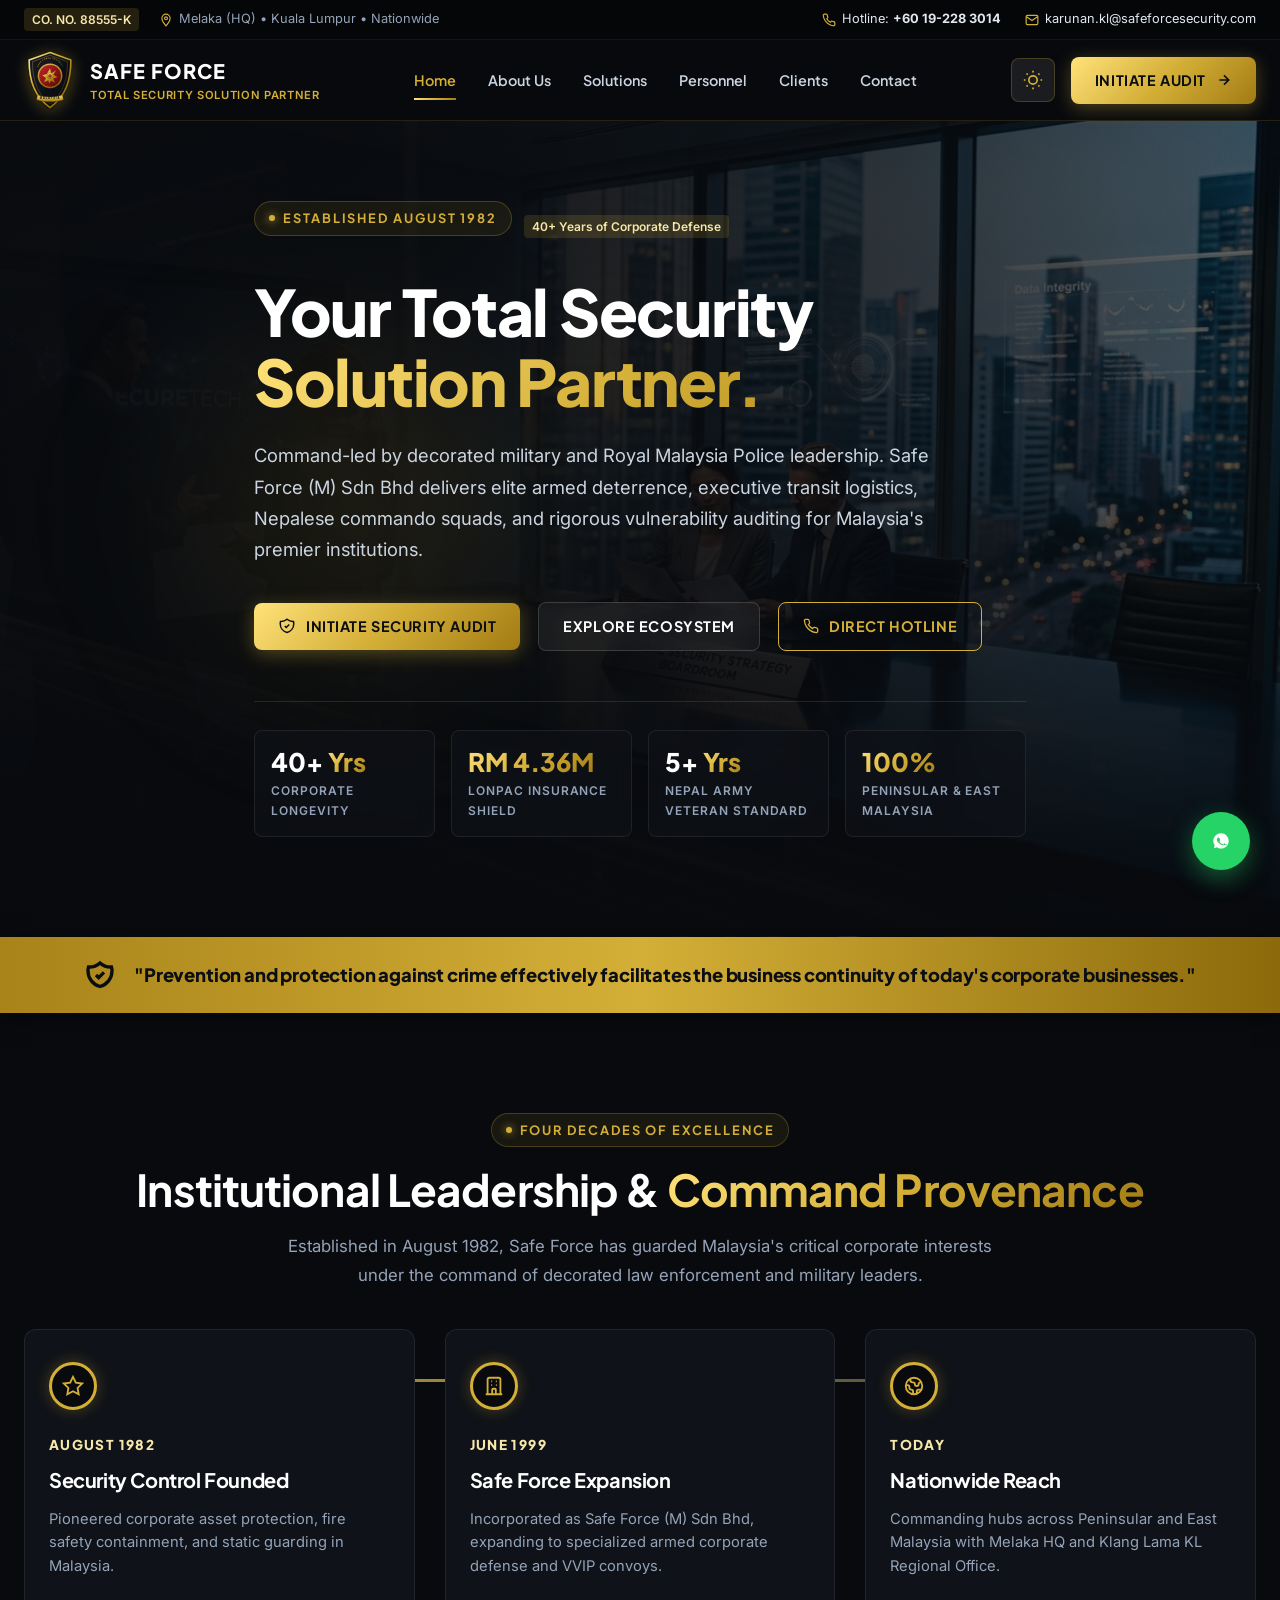
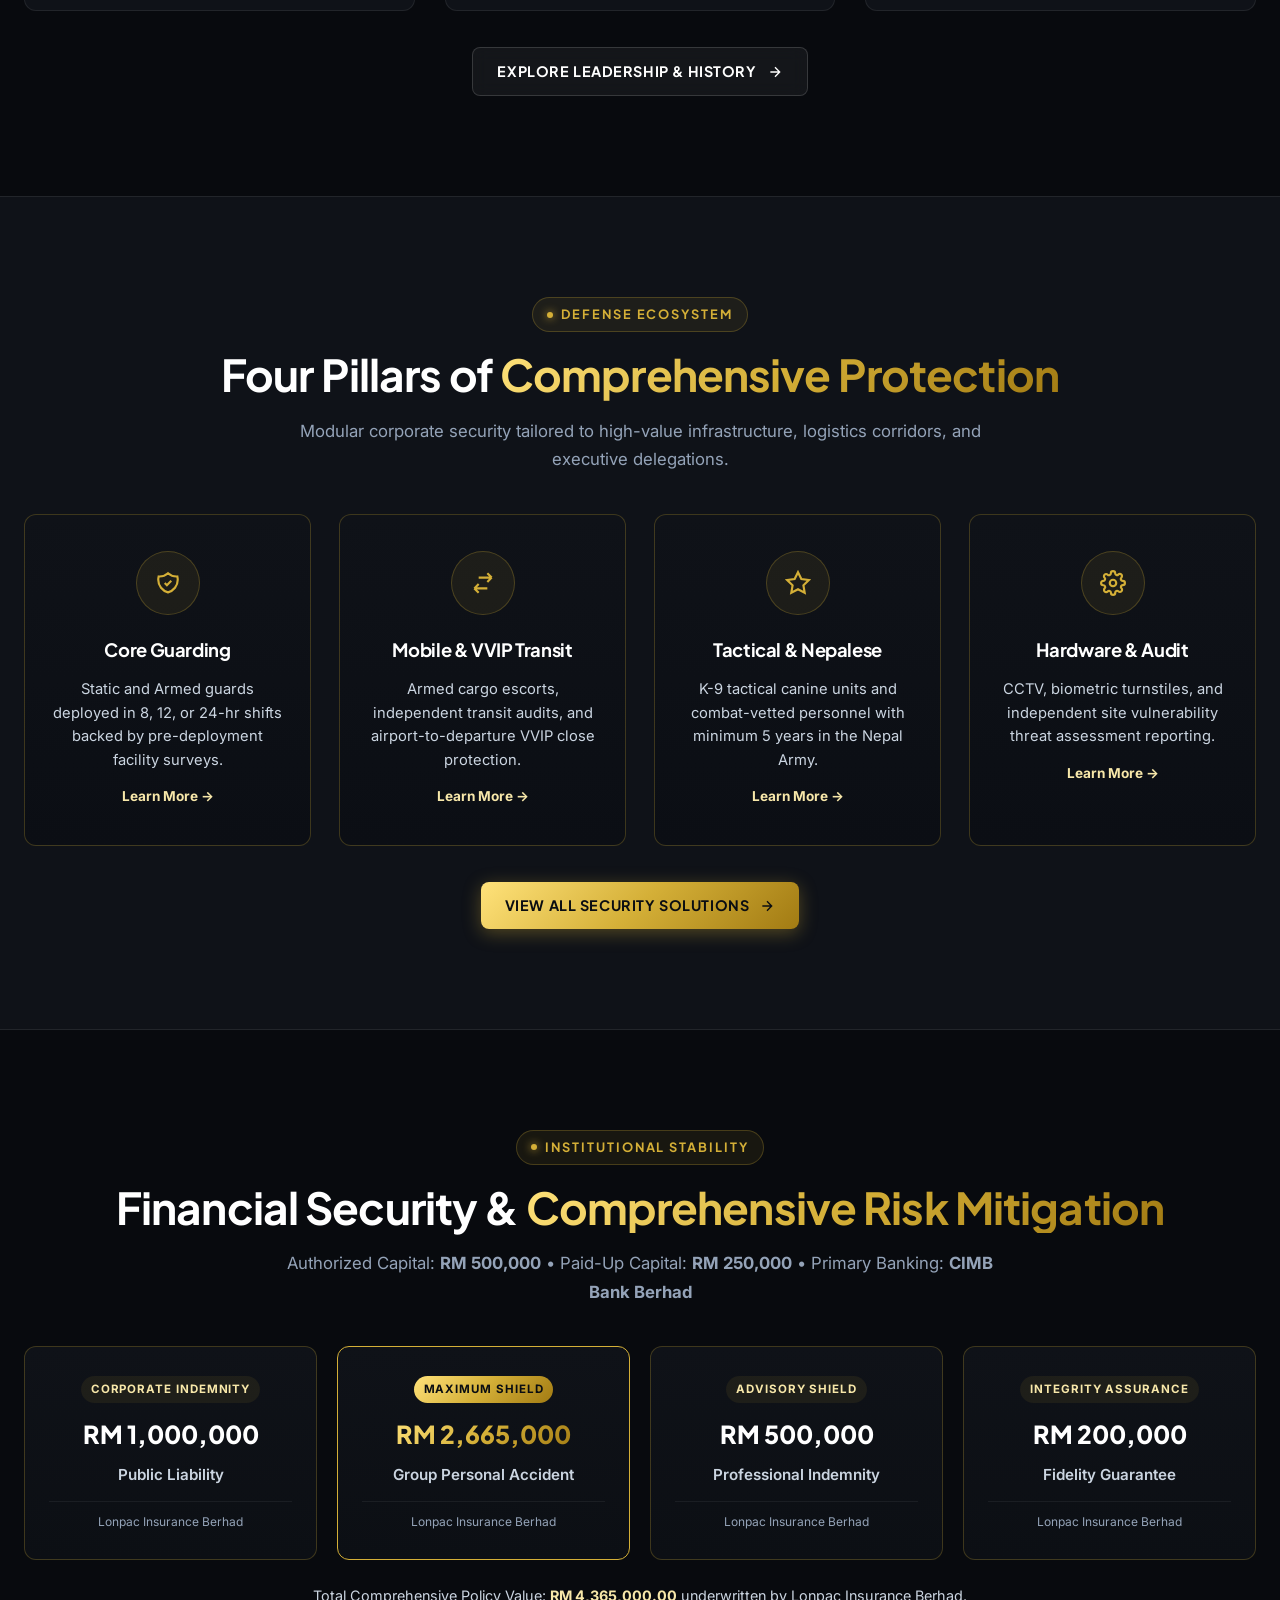
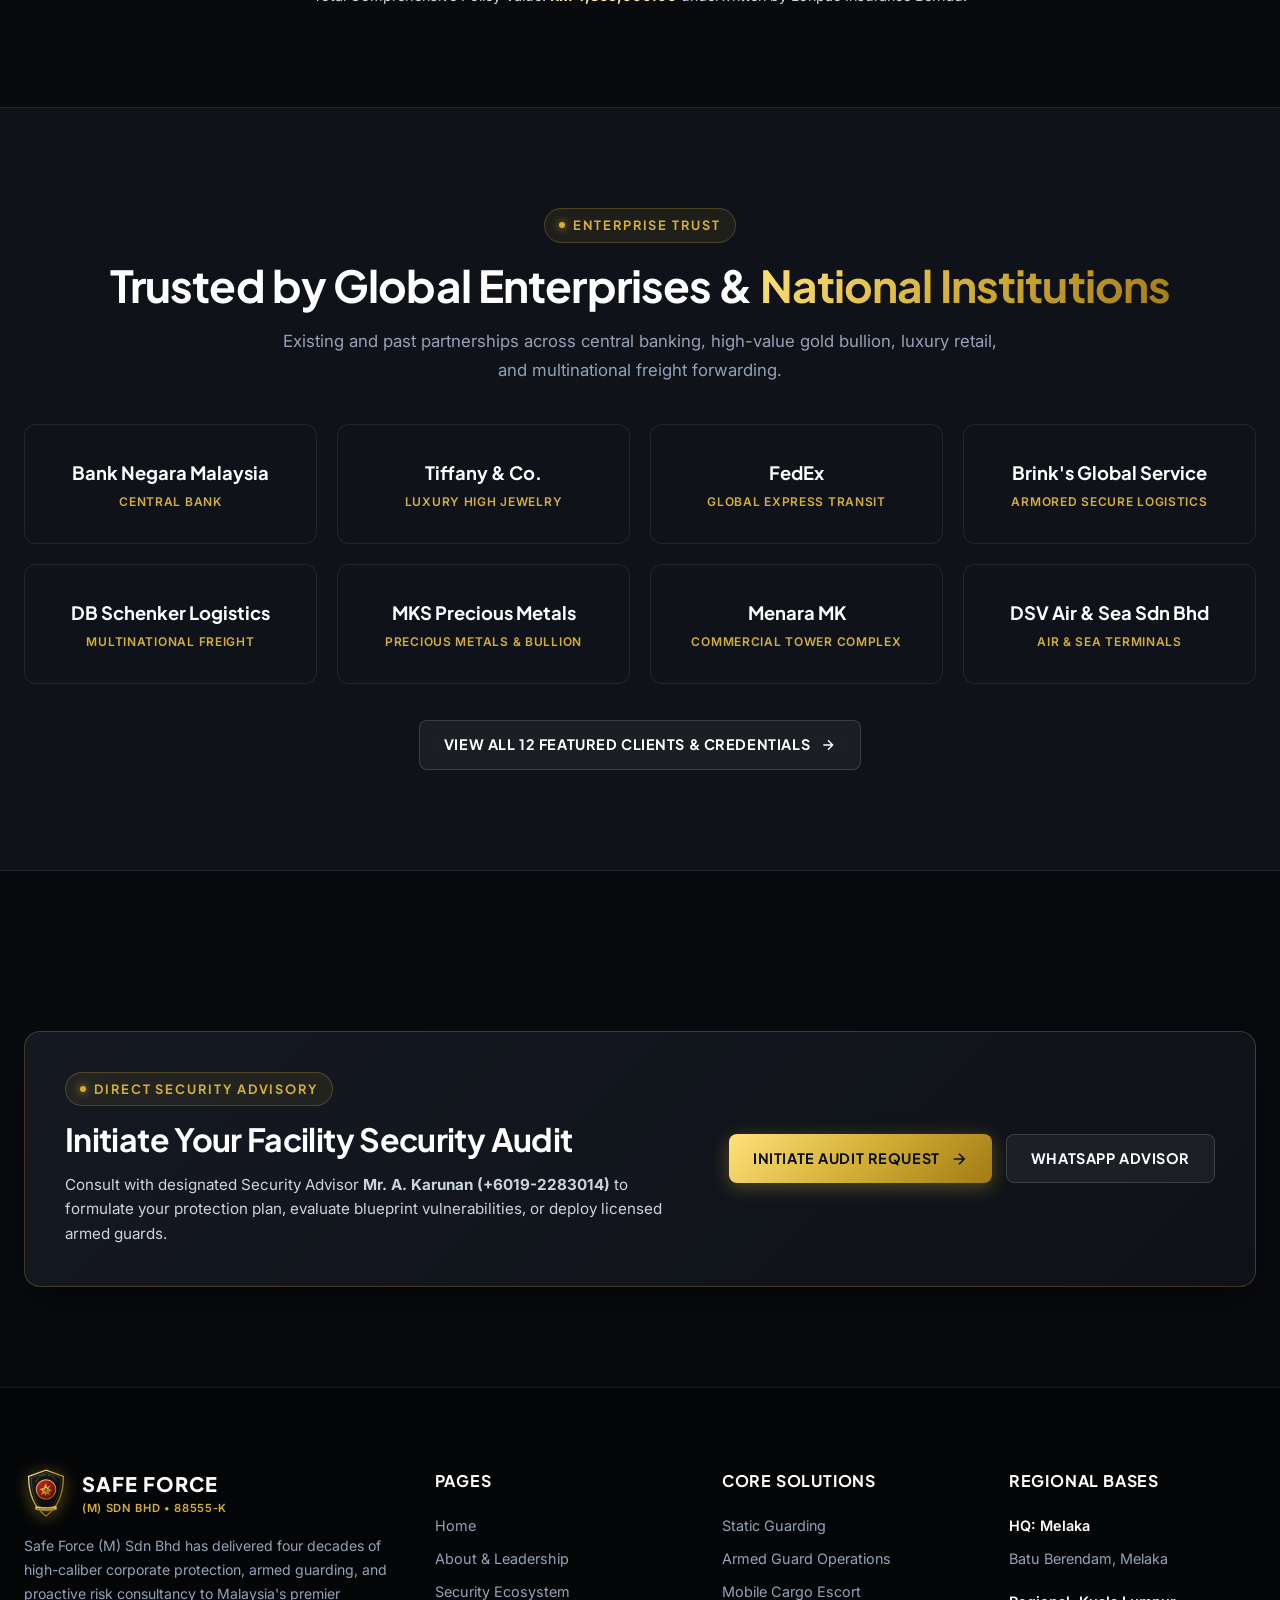
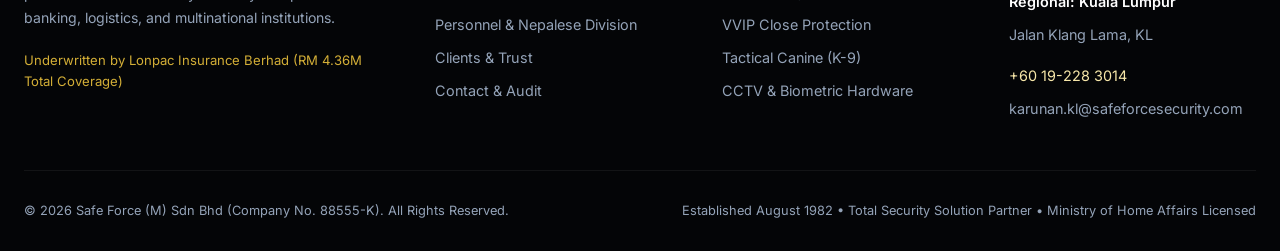
==== index.html @ cb75cb9d "Initial commit of Safe Force (M) Sdn Bhd corporate website" ====
<!DOCTYPE html>
<html lang="en">
<head>
  <meta charset="UTF-8">
  <meta name="viewport" content="width=device-width, initial-scale=1.0">
  <title>Safe Force (M) Sdn Bhd | Your Total Security Solution Partner</title>
  <meta name="description" content="Safe Force (M) Sdn Bhd (88555-K) - Over four decades of elite corporate defense, armed guarding, VVIP transit protection, and proactive security audits across Malaysia.">
  <link rel="stylesheet" href="styles.css">
  <link rel="icon" type="image/svg+xml" href="assets/images/safeforce_logo.svg">
  <script>
    (function() {
      const theme = localStorage.getItem('safeforce-theme') || 'dark';
      document.documentElement.setAttribute('data-theme', theme);
    })();
  </script>
</head>
<body>

  <!-- Top Utility Bar -->
  <div class="top-bar">
    <div class="container top-bar-inner">
      <div class="top-bar-meta">
        <div class="top-bar-item">
          <span class="top-bar-badge">CO. NO. 88555-K</span>
        </div>
        <div class="top-bar-item">
          <svg width="14" height="14" fill="none" stroke="currentColor" stroke-width="2" viewBox="0 0 24 24"><path d="M12 2C8.13 2 5 5.13 5 9c0 5.25 7 13 7 13s7-7.75 7-13c0-3.87-3.13-7-7-7z"/><circle cx="12" cy="9" r="2.5"/></svg>
          <span>Melaka (HQ) &bull; Kuala Lumpur &bull; Nationwide</span>
        </div>
      </div>
      <div class="top-bar-contact">
        <div class="top-bar-item">
          <svg width="14" height="14" fill="none" stroke="currentColor" stroke-width="2" viewBox="0 0 24 24"><path d="M22 16.92v3a2 2 0 01-2.18 2 19.79 19.79 0 01-8.63-3.07 19.5 19.5 0 01-6-6 19.79 19.79 0 01-3.07-8.67A2 2 0 014.11 2h3a2 2 0 012 1.72 12.84 12.84 0 00.7 2.81 2 2 0 01-.45 2.11L8.09 9.91a16 16 0 006 6l1.27-1.27a2 2 0 012.11-.45 12.84 12.84 0 002.81.7A2 2 0 0122 16.92z"/></svg>
          <a href="tel:+60192283014">Hotline: <strong>+60 19-228 3014</strong></a>
        </div>
        <div class="top-bar-item">
          <svg width="14" height="14" fill="none" stroke="currentColor" stroke-width="2" viewBox="0 0 24 24"><path d="M4 4h16c1.1 0 2 .9 2 2v12c0 1.1-.9 2-2 2H4c-1.1 0-2-.9-2-2V6c0-1.1.9-2 2-2z"/><polyline points="22,6 12,13 2,6"/></svg>
          <a href="mailto:karunan.kl@safeforcesecurity.com">karunan.kl@safeforcesecurity.com</a>
        </div>
      </div>
    </div>
  </div>

  <!-- Primary Sticky Navigation Header -->
  <header class="main-header" id="navbar">
    <div class="container navbar">
      <a href="index.html" class="brand-logo" aria-label="Safe Force Homepage">
        <img src="assets/images/safeforce_logo.svg" alt="Safe Force Emblem" class="logo-shield">
        <div class="brand-text">
          <span class="brand-name">SAFE FORCE</span>
          <span class="brand-sub">TOTAL SECURITY SOLUTION PARTNER</span>
        </div>
      </a>

      <nav class="nav-menu" id="navMenu">
        <a href="index.html" class="nav-link active">Home</a>
        <a href="about.html" class="nav-link">About Us</a>
        <a href="services.html" class="nav-link">Solutions</a>
        <a href="personnel.html" class="nav-link">Personnel</a>
        <a href="clients.html" class="nav-link">Clients</a>
        <a href="contact.html" class="nav-link">Contact</a>
      </nav>

      <div class="nav-actions">
        <!-- Theme Toggle Button -->
        <button class="theme-toggle-btn" id="themeToggle" aria-label="Toggle light or dark theme" title="Toggle Light/Dark Theme">
          <svg class="sun-icon" width="20" height="20" fill="none" stroke="currentColor" stroke-width="2" viewBox="0 0 24 24">
            <circle cx="12" cy="12" r="5"/>
            <path d="M12 1v2M12 21v2M4.22 4.22l1.42 1.42M18.36 18.36l1.42 1.42M1 12h2M21 12h2M4.22 19.78l1.42-1.42M18.36 5.64l1.42-1.42"/>
          </svg>
          <svg class="moon-icon" width="20" height="20" fill="none" stroke="currentColor" stroke-width="2" viewBox="0 0 24 24">
            <path d="M21 12.79A9 9 0 1111.21 3 7 7 0 0021 12.79z"/>
          </svg>
        </button>

        <a href="contact.html" class="btn btn-primary">
          <span>Initiate Audit</span>
          <svg width="16" height="16" fill="none" stroke="currentColor" stroke-width="2.5" viewBox="0 0 24 24"><path d="M5 12h14M12 5l7 7-7 7"/></svg>
        </a>
        <button class="mobile-toggle" id="mobileToggle" aria-label="Toggle navigation menu">
          <svg width="24" height="24" fill="none" stroke="currentColor" stroke-width="2" viewBox="0 0 24 24"><path d="M4 6h16M4 12h16M4 18h16"/></svg>
        </button>
      </div>
    </div>
  </header>

  <!-- Hero Section (Slide 1 & Overview) -->
  <section class="hero-section" id="hero">
    <div class="hero-bg-overlay"></div>
    <div class="hero-glow"></div>
    
    <div class="container hero-content">
      <div class="hero-badge-wrap">
        <span class="section-tag">Established August 1982</span>
        <span class="top-bar-badge">40+ Years of Corporate Defense</span>
      </div>

      <h1 class="hero-title">
        Your Total Security <span class="gold-text">Solution Partner.</span>
      </h1>

      <p class="hero-description">
        Command-led by decorated military and Royal Malaysia Police leadership. Safe Force (M) Sdn Bhd delivers elite armed deterrence, executive transit logistics, Nepalese commando squads, and rigorous vulnerability auditing for Malaysia's premier institutions.
      </p>

      <div class="hero-cta-group">
        <a href="contact.html" class="btn btn-primary">
          <svg width="18" height="18" fill="none" stroke="currentColor" stroke-width="2" viewBox="0 0 24 24"><path d="M9 12l2 2 4-4m5.618-4.016A11.955 11.955 0 0112 2.944a11.955 11.955 0 01-8.618 3.04A12.02 12.02 0 003 9c0 5.591 3.824 10.29 9 11.622 5.176-1.332 9-6.03 9-11.622 0-1.042-.133-2.052-.382-3.016z"/></svg>
          <span>Initiate Security Audit</span>
        </a>
        <a href="services.html" class="btn btn-secondary">
          <span>Explore Ecosystem</span>
        </a>
        <a href="tel:+60192283014" class="btn btn-gold-outline">
          <svg width="16" height="16" fill="none" stroke="currentColor" stroke-width="2" viewBox="0 0 24 24"><path d="M22 16.92v3a2 2 0 01-2.18 2 19.79 19.79 0 01-8.63-3.07 19.5 19.5 0 01-6-6 19.79 19.79 0 01-3.07-8.67A2 2 0 014.11 2h3a2 2 0 012 1.72 12.84 12.84 0 00.7 2.81 2 2 0 01-.45 2.11L8.09 9.91a16 16 0 006 6l1.27-1.27a2 2 0 012.11-.45 12.84 12.84 0 002.81.7A2 2 0 0122 16.92z"/></svg>
          <span>Direct Hotline</span>
        </a>
      </div>

      <!-- Key Metrics -->
      <div class="hero-metrics-grid">
        <div class="metric-card">
          <div class="metric-number">40+ <span class="gold-text">Yrs</span></div>
          <div class="metric-label">Corporate Longevity</div>
        </div>
        <div class="metric-card">
          <div class="metric-number"><span class="gold-text">RM 4.36M</span></div>
          <div class="metric-label">Lonpac Insurance Shield</div>
        </div>
        <div class="metric-card">
          <div class="metric-number">5+ <span class="gold-text">Yrs</span></div>
          <div class="metric-label">Nepal Army Veteran Standard</div>
        </div>
        <div class="metric-card">
          <div class="metric-number"><span class="gold-text">100%</span></div>
          <div class="metric-label">Peninsular & East Malaysia</div>
        </div>
      </div>
    </div>
  </section>

  <!-- Mission Banner (Slide 4 Statement) -->
  <div class="mission-strip">
    <div class="container mission-strip-inner">
      <svg class="mission-strip-icon" fill="none" stroke="currentColor" stroke-width="2.5" viewBox="0 0 24 24">
        <path d="M9 12l2 2 4-4m5.618-4.016A11.955 11.955 0 0112 2.944a11.955 11.955 0 01-8.618 3.04A12.02 12.02 0 003 9c0 5.591 3.824 10.29 9 11.622 5.176-1.332 9-6.03 9-11.622 0-1.042-.133-2.052-.382-3.016z"/>
      </svg>
      <div class="mission-strip-text">
        "Prevention and protection against crime effectively facilitates the business continuity of today's corporate businesses."
      </div>
    </div>
  </div>

  <!-- Corporate Heritage & Leadership Overview (Slide 2 & 3 preview) -->
  <section class="section" id="overview">
    <div class="container">
      <div class="center-text">
        <span class="section-tag">Four Decades of Excellence</span>
        <h2 class="section-title">Institutional Leadership & <span class="gold-text">Command Provenance</span></h2>
        <p class="section-desc center-text">
          Established in August 1982, Safe Force has guarded Malaysia's critical corporate interests under the command of decorated law enforcement and military leaders.
        </p>
      </div>

      <div class="timeline-track" style="margin-top: 40px;">
        <div class="timeline-grid">
          <div class="timeline-node">
            <div class="node-pin">
              <svg width="22" height="22" fill="none" stroke="currentColor" stroke-width="2" viewBox="0 0 24 24"><path d="M12 2l3.09 6.26L22 9.27l-5 4.87 1.18 6.88L12 17.77l-6.18 3.25L7 14.14 2 9.27l6.91-1.01L12 2z"/></svg>
            </div>
            <div class="node-date">August 1982</div>
            <h3 class="node-title">Security Control Founded</h3>
            <p class="node-desc">Pioneered corporate asset protection, fire safety containment, and static guarding in Malaysia.</p>
          </div>

          <div class="timeline-node">
            <div class="node-pin">
              <svg width="22" height="22" fill="none" stroke="currentColor" stroke-width="2" viewBox="0 0 24 24"><path d="M19 21V5a2 2 0 00-2-2H7a2 2 0 00-2 2v16m14 0h2m-2 0h-5m-9 0H3m2 0h5M9 7h1m-1 4h1m4-4h1m-1 4h1m-5 10v-5a1 1 0 011-1h2a1 1 0 011 1v5m-4 0h4"/></svg>
            </div>
            <div class="node-date">June 1999</div>
            <h3 class="node-title">Safe Force Expansion</h3>
            <p class="node-desc">Incorporated as Safe Force (M) Sdn Bhd, expanding to specialized armed corporate defense and VVIP convoys.</p>
          </div>

          <div class="timeline-node">
            <div class="node-pin">
              <svg width="22" height="22" fill="none" stroke="currentColor" stroke-width="2" viewBox="0 0 24 24"><path d="M3.055 11H5a2 2 0 012 2v1a2 2 0 002 2 2 2 0 012 2v2.945M8 3.935V5.5A2.5 2.5 0 0010.5 8h.5a2 2 0 012 2 2 2 0 104 0 2 2 0 012-2h1.064M15 20.488V18a2 2 0 012-2h3.064M21 12a9 9 0 11-18 0 9 9 0 0118 0z"/></svg>
            </div>
            <div class="node-date">Today</div>
            <h3 class="node-title">Nationwide Reach</h3>
            <p class="node-desc">Commanding hubs across Peninsular and East Malaysia with Melaka HQ and Klang Lama KL Regional Office.</p>
          </div>
        </div>
      </div>

      <div style="text-align: center; margin-top: 36px;">
        <a href="about.html" class="btn btn-secondary">
          <span>Explore Leadership & History</span>
          <svg width="16" height="16" fill="none" stroke="currentColor" stroke-width="2" viewBox="0 0 24 24"><path d="M5 12h14M12 5l7 7-7 7"/></svg>
        </a>
      </div>
    </div>
  </section>

  <!-- Complete Ecosystem of Solutions (Slide 6, 7, 8, 9 preview) -->
  <section class="section section-alt" id="ecosystemPreview">
    <div class="container">
      <div class="center-text">
        <span class="section-tag">Defense Ecosystem</span>
        <h2 class="section-title">Four Pillars of <span class="gold-text">Comprehensive Protection</span></h2>
        <p class="section-desc center-text">
          Modular corporate security tailored to high-value infrastructure, logistics corridors, and executive delegations.
        </p>
      </div>

      <div class="doctrine-grid" style="grid-template-columns: repeat(4, 1fr); margin-top: 40px;">
        <!-- Card 1 -->
        <div class="doctrine-card">
          <div class="doctrine-icon">
            <svg width="26" height="26" fill="none" stroke="currentColor" stroke-width="2" viewBox="0 0 24 24"><path d="M9 12l2 2 4-4m5.618-4.016A11.955 11.955 0 0112 2.944a11.955 11.955 0 01-8.618 3.04A12.02 12.02 0 003 9c0 5.591 3.824 10.29 9 11.622 5.176-1.332 9-6.03 9-11.622 0-1.042-.133-2.052-.382-3.016z"/></svg>
          </div>
          <h3 class="doctrine-title" style="font-size: 1.15rem;">Core Guarding</h3>
          <p class="doctrine-desc">Static and Armed guards deployed in 8, 12, or 24-hr shifts backed by pre-deployment facility surveys.</p>
          <a href="services.html#quad1" style="color: var(--gold-light); font-size: 0.85rem; font-weight: 700; margin-top: 14px; display: inline-block;">Learn More &rarr;</a>
        </div>

        <!-- Card 2 -->
        <div class="doctrine-card">
          <div class="doctrine-icon">
            <svg width="26" height="26" fill="none" stroke="currentColor" stroke-width="2" viewBox="0 0 24 24"><path d="M8 7h12m0 0l-4-4m4 4l-4 4m0 6H4m0 0l4 4m-4-4l4-4"/></svg>
          </div>
          <h3 class="doctrine-title" style="font-size: 1.15rem;">Mobile & VVIP Transit</h3>
          <p class="doctrine-desc">Armed cargo escorts, independent transit audits, and airport-to-departure VVIP close protection.</p>
          <a href="services.html#quad2" style="color: var(--gold-light); font-size: 0.85rem; font-weight: 700; margin-top: 14px; display: inline-block;">Learn More &rarr;</a>
        </div>

        <!-- Card 3 -->
        <div class="doctrine-card">
          <div class="doctrine-icon">
            <svg width="26" height="26" fill="none" stroke="currentColor" stroke-width="2" viewBox="0 0 24 24"><polygon points="12 2 15.09 8.26 22 9.27 17 14.14 18.18 21.02 12 17.77 5.82 21.02 7 14.14 2 9.27 8.91 8.26 12 2"/></svg>
          </div>
          <h3 class="doctrine-title" style="font-size: 1.15rem;">Tactical & Nepalese</h3>
          <p class="doctrine-desc">K-9 tactical canine units and combat-vetted personnel with minimum 5 years in the Nepal Army.</p>
          <a href="services.html#quad3" style="color: var(--gold-light); font-size: 0.85rem; font-weight: 700; margin-top: 14px; display: inline-block;">Learn More &rarr;</a>
        </div>

        <!-- Card 4 -->
        <div class="doctrine-card">
          <div class="doctrine-icon">
            <svg width="26" height="26" fill="none" stroke="currentColor" stroke-width="2" viewBox="0 0 24 24"><circle cx="12" cy="12" r="3"/><path d="M19.4 15a1.65 1.65 0 00.33 1.82l.06.06a2 2 0 010 2.83 2 2 0 01-2.83 0l-.06-.06a1.65 1.65 0 00-1.82-.33 1.65 1.65 0 00-1 1.51V21a2 2 0 01-2 2 2 2 0 01-2-2v-.09A1.65 1.65 0 009 19.4a1.65 1.65 0 00-1.82.33l-.06.06a2 2 0 01-2.83 0 2 2 0 010-2.83l.06-.06a1.65 1.65 0 00.33-1.82 1.65 1.65 0 00-1.51-1H3a2 2 0 01-2-2 2 2 0 012-2h.09A1.65 1.65 0 004.6 9a1.65 1.65 0 00-.33-1.82l-.06-.06a2 2 0 010-2.83 2 2 0 012.83 0l.06.06a1.65 1.65 0 001.82.33H9a1.65 1.65 0 001-1.51V3a2 2 0 012-2 2 2 0 012 2v.09a1.65 1.65 0 001 1.51 1.65 1.65 0 001.82-.33l.06-.06a2 2 0 012.83 0 2 2 0 010 2.83l-.06.06a1.65 1.65 0 00-.33 1.82V9a1.65 1.65 0 001.51 1H21a2 2 0 012 2 2 2 0 01-2 2h-.09a1.65 1.65 0 00-1.51 1z"/></svg>
          </div>
          <h3 class="doctrine-title" style="font-size: 1.15rem;">Hardware & Audit</h3>
          <p class="doctrine-desc">CCTV, biometric turnstiles, and independent site vulnerability threat assessment reporting.</p>
          <a href="services.html#quad4" style="color: var(--gold-light); font-size: 0.85rem; font-weight: 700; margin-top: 14px; display: inline-block;">Learn More &rarr;</a>
        </div>
      </div>

      <div style="text-align: center; margin-top: 36px;">
        <a href="services.html" class="btn btn-primary">
          <span>View All Security Solutions</span>
          <svg width="16" height="16" fill="none" stroke="currentColor" stroke-width="2" viewBox="0 0 24 24"><path d="M5 12h14M12 5l7 7-7 7"/></svg>
        </a>
      </div>
    </div>
  </section>

  <!-- Financial Security & Insurance Portfolio (Slide 13) -->
  <section class="section" id="financialPreview">
    <div class="container">
      <div class="center-text">
        <span class="section-tag">Institutional Stability</span>
        <h2 class="section-title">Financial Security & <span class="gold-text">Comprehensive Risk Mitigation</span></h2>
        <p class="section-desc center-text">
          Authorized Capital: <strong>RM 500,000</strong> &bull; Paid-Up Capital: <strong>RM 250,000</strong> &bull; Primary Banking: <strong>CIMB Bank Berhad</strong>
        </p>
      </div>

      <div class="insurance-grid" style="margin-top: 40px;">
        <div class="insurance-card">
          <span class="insurance-badge">Corporate Indemnity</span>
          <div class="insurance-amount">RM 1,000,000</div>
          <div class="insurance-title">Public Liability</div>
          <div class="underwriter-tag">Lonpac Insurance Berhad</div>
        </div>

        <div class="insurance-card" style="border-color: var(--gold-primary);">
          <span class="insurance-badge" style="background: var(--gold-gradient); color: #0A0D12;">Maximum Shield</span>
          <div class="insurance-amount gold-text">RM 2,665,000</div>
          <div class="insurance-title">Group Personal Accident</div>
          <div class="underwriter-tag">Lonpac Insurance Berhad</div>
        </div>

        <div class="insurance-card">
          <span class="insurance-badge">Advisory Shield</span>
          <div class="insurance-amount">RM 500,000</div>
          <div class="insurance-title">Professional Indemnity</div>
          <div class="underwriter-tag">Lonpac Insurance Berhad</div>
        </div>

        <div class="insurance-card">
          <span class="insurance-badge">Integrity Assurance</span>
          <div class="insurance-amount">RM 200,000</div>
          <div class="insurance-title">Fidelity Guarantee</div>
          <div class="underwriter-tag">Lonpac Insurance Berhad</div>
        </div>
      </div>

      <div style="text-align: center; margin-top: 24px; font-size: 0.9rem; color: var(--slate-300);">
        Total Comprehensive Policy Value: <strong style="color: var(--gold-light);">RM 4,365,000.00</strong> underwritten by Lonpac Insurance Berhad.
      </div>
    </div>
  </section>

  <!-- Client Validation Spotlight (Slide 14 preview) -->
  <section class="section section-alt" id="clientsPreview">
    <div class="container">
      <div class="center-text">
        <span class="section-tag">Enterprise Trust</span>
        <h2 class="section-title">Trusted by Global Enterprises & <span class="gold-text">National Institutions</span></h2>
        <p class="section-desc center-text">
          Existing and past partnerships across central banking, high-value gold bullion, luxury retail, and multinational freight forwarding.
        </p>
      </div>

      <div class="client-grid" style="margin-top: 40px;">
        <div class="client-card">
          <div class="client-brand-name">Bank Negara Malaysia</div>
          <div class="client-category">Central Bank</div>
        </div>
        <div class="client-card">
          <div class="client-brand-name">Tiffany & Co.</div>
          <div class="client-category">Luxury High Jewelry</div>
        </div>
        <div class="client-card">
          <div class="client-brand-name">FedEx</div>
          <div class="client-category">Global Express Transit</div>
        </div>
        <div class="client-card">
          <div class="client-brand-name">Brink's Global Service</div>
          <div class="client-category">Armored Secure Logistics</div>
        </div>
        <div class="client-card">
          <div class="client-brand-name">DB Schenker Logistics</div>
          <div class="client-category">Multinational Freight</div>
        </div>
        <div class="client-card">
          <div class="client-brand-name">MKS Precious Metals</div>
          <div class="client-category">Precious Metals & Bullion</div>
        </div>
        <div class="client-card">
          <div class="client-brand-name">Menara MK</div>
          <div class="client-category">Commercial Tower Complex</div>
        </div>
        <div class="client-card">
          <div class="client-brand-name">DSV Air & Sea Sdn Bhd</div>
          <div class="client-category">Air & Sea Terminals</div>
        </div>
      </div>

      <div style="text-align: center; margin-top: 36px;">
        <a href="clients.html" class="btn btn-secondary">
          <span>View All 12 Featured Clients & Credentials</span>
          <svg width="16" height="16" fill="none" stroke="currentColor" stroke-width="2" viewBox="0 0 24 24"><path d="M5 12h14M12 5l7 7-7 7"/></svg>
        </a>
      </div>
    </div>
  </section>

  <!-- CTA Strip to Initiate Audit (Slide 15) -->
  <section class="section" id="callToAction">
    <div class="container">
      <div class="cta-banner-strip">
        <div>
          <span class="section-tag" style="margin-bottom: 8px;">Direct Security Advisory</span>
          <h2 style="font-size: 2rem; color: #FFFFFF; margin-bottom: 8px;">Initiate Your Facility Security Audit</h2>
          <p style="color: var(--slate-300); max-width: 600px; font-size: 0.95rem;">
            Consult with designated Security Advisor <strong>Mr. A. Karunan (+6019-2283014)</strong> to formulate your protection plan, evaluate blueprint vulnerabilities, or deploy licensed armed guards.
          </p>
        </div>
        <div style="display: flex; gap: 14px; flex-wrap: wrap;">
          <a href="contact.html" class="btn btn-primary">
            <span>Initiate Audit Request</span>
            <svg width="18" height="18" fill="none" stroke="currentColor" stroke-width="2" viewBox="0 0 24 24"><path d="M5 12h14M12 5l7 7-7 7"/></svg>
          </a>
          <a href="https://wa.me/60192283014?text=Hello%20Mr%20Karunan,%20I%20would%20like%20to%20inquire%20about%20Safe%20Force%20security%20solutions." target="_blank" class="btn btn-secondary">
            <span>WhatsApp Advisor</span>
          </a>
        </div>
      </div>
    </div>
  </section>

  <!-- Footer -->
  <footer class="main-footer">
    <div class="container">
      <div class="footer-top">
        <div>
          <div class="brand-logo" style="margin-bottom: 12px;">
            <img src="assets/images/safeforce_logo.svg" alt="Safe Force Emblem" class="logo-shield" style="width: 44px; height: 50px;">
            <div class="brand-text">
              <span class="brand-name">SAFE FORCE</span>
              <span class="brand-sub">(M) SDN BHD &bull; 88555-K</span>
            </div>
          </div>
          <p class="footer-brand-desc">
            Safe Force (M) Sdn Bhd has delivered four decades of high-caliber corporate protection, armed guarding, and proactive risk consultancy to Malaysia's premier banking, logistics, and multinational institutions.
          </p>
          <div style="font-size: 0.82rem; color: var(--gold-primary);">
            Underwritten by Lonpac Insurance Berhad (RM 4.36M Total Coverage)
          </div>
        </div>

        <div class="footer-col">
          <h4>Pages</h4>
          <div class="footer-links">
            <a href="index.html">Home</a>
            <a href="about.html">About & Leadership</a>
            <a href="services.html">Security Ecosystem</a>
            <a href="personnel.html">Personnel & Nepalese Division</a>
            <a href="clients.html">Clients & Trust</a>
            <a href="contact.html">Contact & Audit</a>
          </div>
        </div>

        <div class="footer-col">
          <h4>Core Solutions</h4>
          <div class="footer-links">
            <a href="services.html#quad1">Static Guarding</a>
            <a href="services.html#quad1">Armed Guard Operations</a>
            <a href="services.html#quad2">Mobile Cargo Escort</a>
            <a href="services.html#quad2">VVIP Close Protection</a>
            <a href="services.html#quad3">Tactical Canine (K-9)</a>
            <a href="services.html#quad4">CCTV & Biometric Hardware</a>
          </div>
        </div>

        <div class="footer-col">
          <h4>Regional Bases</h4>
          <div class="footer-links">
            <span style="color: #FFFFFF; font-weight: 600;">HQ: Melaka</span>
            <span>Batu Berendam, Melaka</span>
            <span style="color: #FFFFFF; font-weight: 600; margin-top: 10px;">Regional: Kuala Lumpur</span>
            <span>Jalan Klang Lama, KL</span>
            <a href="tel:+60192283014" style="color: var(--gold-light); margin-top: 8px;">+60 19-228 3014</a>
            <a href="mailto:karunan.kl@safeforcesecurity.com">karunan.kl@safeforcesecurity.com</a>
          </div>
        </div>
      </div>

      <div class="footer-bottom">
        <div>
          &copy; <span class="currentYear">2026</span> Safe Force (M) Sdn Bhd (Company No. 88555-K). All Rights Reserved.
        </div>
        <div>
          Established August 1982 &bull; Total Security Solution Partner &bull; Ministry of Home Affairs Licensed
        </div>
      </div>
    </div>
  </footer>

  <!-- WhatsApp Floating Action -->
  <a href="https://wa.me/60192283014?text=Hello%20Mr%20Karunan,%20I%20would%20like%20to%20inquire%20about%20Safe%20Force%20security%20solutions." target="_blank" class="floating-whatsapp" aria-label="WhatsApp Safe Force">
    <svg width="32" height="32" fill="currentColor" viewBox="0 0 24 24"><path d="M12.031 6.172c-3.181 0-5.767 2.586-5.768 5.766-.001 1.298.38 2.27 1.019 3.287l-.582 2.128 2.182-.573c.978.58 1.911.928 3.145.929 3.178 0 5.767-2.587 5.768-5.766.001-3.187-2.575-5.77-5.764-5.771zm3.392 8.244c-.144.405-.837.774-1.17.824-.312.045-.694.062-1.12-.075-.27-.087-.624-.22-1.077-.42-.907-.4-1.782-1.118-2.45-1.954-.42-.525-.718-1.11-.718-1.748 0-.85.452-1.28.618-1.455.166-.176.368-.22.493-.22.124 0 .25.002.359.007.115.006.269-.043.42.321.157.377.534 1.303.58 1.398.047.095.078.207.016.33-.063.125-.094.202-.188.312-.094.11-.197.246-.282.33-.094.094-.193.197-.083.385.11.189.489.807 1.05 1.306.721.642 1.328.841 1.517.935.188.094.298.079.407-.047.11-.125.47-.547.595-.735.125-.188.25-.157.422-.094.172.062 1.096.516 1.284.61.188.094.313.141.359.22.047.078.047.452-.097.857z"/></svg>
  </a>

  <script src="app.js"></script>
</body>
</html>
---- styles.css ----
/* ==========================================================================
   SAFE FORCE (M) SDN BHD - OFFICIAL CORPORATE PORTAL
   Design System & Professional Security Stylesheet
   ========================================================================== */

@import url('https://fonts.googleapis.com/css2?family=Plus+Jakarta+Sans:wght@300;400;500;600;700;800&family=Inter:wght@300;400;500;600;700&display=swap');

:root {
  /* Color Palette */
  --gold-primary: #D4AF37;
  --gold-light: #F7E7A9;
  --gold-bright: #F59E0B;
  --gold-dark: #9A7B1C;
  --gold-gradient: linear-gradient(135deg, #FFE27A 0%, #D4AF37 50%, #A27B13 100%);
  --gold-soft-bg: rgba(212, 175, 55, 0.08);
  --gold-border: rgba(212, 175, 55, 0.25);
  --gold-glow: 0 0 25px rgba(212, 175, 55, 0.2);

  --obsidian-950: #080A0E;
  --obsidian-900: #0F1218;
  --obsidian-850: #151922;
  --obsidian-800: #1C222E;
  --obsidian-700: #293242;
  
  --slate-50: #F8FAFC;
  --slate-100: #F1F5F9;
  --slate-200: #E2E8F0;
  --slate-300: #CBD5E1;
  --slate-400: #94A3B8;
  --slate-500: #64748B;
  --slate-800: #1E293B;

  --navy-accent: #0A192F;
  --card-glass: rgba(15, 18, 24, 0.85);
  --card-border: rgba(255, 255, 255, 0.08);

  /* Fonts */
  --font-heading: 'Plus Jakarta Sans', -apple-system, BlinkMacSystemFont, 'Segoe UI', Roboto, sans-serif;
  --font-body: 'Inter', -apple-system, BlinkMacSystemFont, 'Segoe UI', Roboto, sans-serif;

  /* Transitions & Shadows */
  --transition-fast: 0.2s cubic-bezier(0.16, 1, 0.3, 1);
  --transition-smooth: 0.35s cubic-bezier(0.16, 1, 0.3, 1);
  --shadow-elevation: 0 20px 40px -15px rgba(0, 0, 0, 0.7);
  --shadow-card: 0 10px 30px rgba(0, 0, 0, 0.4);
}

/* Base Resets */
*, *::before, *::after {
  box-sizing: border-box;
  margin: 0;
  padding: 0;
}

html {
  scroll-behavior: smooth;
  font-size: 16px;
  background-color: var(--obsidian-950);
  color: var(--slate-100);
}

body {
  font-family: var(--font-body);
  line-height: 1.6;
  background-color: var(--obsidian-950);
  color: var(--slate-200);
  overflow-x: hidden;
  -webkit-font-smoothing: antialiased;
}

a {
  color: inherit;
  text-decoration: none;
}

ul {
  list-style: none;
}

img {
  max-width: 100%;
  height: auto;
  display: block;
}

.container {
  width: 100%;
  max-width: 1280px;
  margin: 0 auto;
  padding: 0 24px;
}

/* Typography Utilities */
h1, h2, h3, h4, h5, h6 {
  font-family: var(--font-heading);
  font-weight: 700;
  color: #FFFFFF;
  letter-spacing: -0.02em;
}

.gold-text {
  background: var(--gold-gradient);
  -webkit-background-clip: text;
  -webkit-text-fill-color: transparent;
  display: inline-block;
}

.section-tag {
  display: inline-flex;
  align-items: center;
  gap: 8px;
  font-family: var(--font-heading);
  font-size: 0.8rem;
  font-weight: 700;
  text-transform: uppercase;
  letter-spacing: 0.15em;
  color: var(--gold-primary);
  background: var(--gold-soft-bg);
  border: 1px solid var(--gold-border);
  padding: 6px 14px;
  border-radius: 999px;
  margin-bottom: 16px;
}

.section-tag::before {
  content: '';
  width: 6px;
  height: 6px;
  border-radius: 50%;
  background: var(--gold-primary);
  box-shadow: 0 0 8px var(--gold-primary);
}

.section-title {
  font-size: clamp(2rem, 3.5vw, 2.75rem);
  line-height: 1.2;
  margin-bottom: 16px;
}

.section-desc {
  font-size: 1.05rem;
  color: var(--slate-400);
  max-width: 720px;
  line-height: 1.7;
}

.center-text {
  text-align: center;
  margin-left: auto;
  margin-right: auto;
}

/* Section Spacing */
.section {
  padding: 100px 0;
  position: relative;
}

.section-alt {
  background: var(--obsidian-900);
  border-top: 1px solid var(--card-border);
  border-bottom: 1px solid var(--card-border);
}

/* Top Utility Bar */
.top-bar {
  background: #050608;
  border-bottom: 1px solid rgba(255, 255, 255, 0.06);
  font-size: 0.8rem;
  padding: 8px 0;
  color: var(--slate-400);
}

.top-bar-inner {
  display: flex;
  justify-content: space-between;
  align-items: center;
  flex-wrap: wrap;
  gap: 12px;
}

.top-bar-meta {
  display: flex;
  align-items: center;
  gap: 20px;
}

.top-bar-item {
  display: flex;
  align-items: center;
  gap: 6px;
}

.top-bar-item svg {
  color: var(--gold-primary);
}

.top-bar-contact {
  display: flex;
  align-items: center;
  gap: 24px;
}

.top-bar-contact a {
  color: var(--slate-200);
  transition: color var(--transition-fast);
}

.top-bar-contact a:hover {
  color: var(--gold-light);
}

.top-bar-badge {
  background: rgba(212, 175, 55, 0.15);
  color: var(--gold-light);
  padding: 2px 8px;
  border-radius: 4px;
  font-weight: 600;
  font-size: 0.75rem;
}

/* Header & Navigation */
.main-header {
  position: sticky;
  top: 0;
  z-index: 1000;
  background: rgba(8, 10, 14, 0.92);
  backdrop-filter: blur(16px);
  -webkit-backdrop-filter: blur(16px);
  border-bottom: 1px solid rgba(212, 175, 55, 0.15);
  transition: all var(--transition-smooth);
}

.main-header.scrolled {
  background: rgba(8, 10, 14, 0.98);
  box-shadow: 0 10px 30px rgba(0, 0, 0, 0.8);
}

.navbar {
  display: flex;
  align-items: center;
  justify-content: space-between;
  height: 80px;
}

.brand-logo {
  display: flex;
  align-items: center;
  gap: 14px;
}

.logo-shield {
  width: 52px;
  height: 60px;
  filter: drop-shadow(0 2px 8px rgba(212, 175, 55, 0.4));
  transition: transform var(--transition-smooth);
}

.brand-logo:hover .logo-shield {
  transform: scale(1.05);
}

.brand-text {
  display: flex;
  flex-direction: column;
}

.brand-name {
  font-family: var(--font-heading);
  font-size: 1.25rem;
  font-weight: 800;
  letter-spacing: 0.05em;
  color: #FFFFFF;
}

.brand-sub {
  font-size: 0.7rem;
  letter-spacing: 0.06em;
  text-transform: uppercase;
  color: var(--gold-primary);
  font-weight: 600;
  white-space: nowrap;
}

.nav-menu {
  display: flex;
  align-items: center;
  gap: 32px;
}

.nav-link {
  font-family: var(--font-heading);
  font-size: 0.9rem;
  font-weight: 600;
  color: var(--slate-300);
  transition: color var(--transition-fast);
  position: relative;
  padding: 8px 0;
  white-space: nowrap;
}

.nav-link:hover, .nav-link.active {
  color: var(--gold-primary);
}

.nav-link::after {
  content: '';
  position: absolute;
  bottom: 0;
  left: 0;
  width: 0;
  height: 2px;
  background: var(--gold-gradient);
  transition: width var(--transition-smooth);
}

.nav-link:hover::after, .nav-link.active::after {
  width: 100%;
}

.nav-actions {
  display: flex;
  align-items: center;
  gap: 16px;
}

/* Button Components */
.btn {
  display: inline-flex;
  align-items: center;
  justify-content: center;
  gap: 10px;
  font-family: var(--font-heading);
  font-size: 0.9rem;
  font-weight: 700;
  padding: 12px 24px;
  border-radius: 8px;
  cursor: pointer;
  transition: all var(--transition-smooth);
  border: none;
  outline: none;
  text-transform: uppercase;
  letter-spacing: 0.04em;
}

.btn-primary {
  background: var(--gold-gradient);
  color: #0A0D12;
  box-shadow: 0 4px 18px rgba(212, 175, 55, 0.35);
}

.btn-primary:hover {
  transform: translateY(-2px);
  box-shadow: 0 8px 25px rgba(212, 175, 55, 0.5);
  filter: brightness(1.05);
}

.btn-secondary {
  background: rgba(255, 255, 255, 0.05);
  color: #FFFFFF;
  border: 1px solid rgba(255, 255, 255, 0.15);
  backdrop-filter: blur(8px);
}

.btn-secondary:hover {
  background: rgba(255, 255, 255, 0.1);
  border-color: var(--gold-primary);
  color: var(--gold-light);
  transform: translateY(-2px);
}

.btn-gold-outline {
  background: transparent;
  color: var(--gold-primary);
  border: 1px solid var(--gold-primary);
}

.btn-gold-outline:hover {
  background: var(--gold-soft-bg);
  border-color: var(--gold-light);
  color: var(--gold-light);
}

/* Mobile Toggle */
.mobile-toggle {
  display: none;
  background: transparent;
  border: none;
  color: #FFFFFF;
  cursor: pointer;
  padding: 8px;
}

/* Hero Section */
.hero-section {
  position: relative;
  min-height: 90vh;
  display: flex;
  align-items: center;
  padding: 80px 0 100px;
  overflow: hidden;
  background-color: var(--obsidian-950);
}

.hero-bg-overlay {
  position: absolute;
  top: 0;
  left: 0;
  width: 100%;
  height: 100%;
  background-image: 
    linear-gradient(to right, rgba(8, 10, 14, 0.96) 35%, rgba(8, 10, 14, 0.8) 70%, rgba(8, 10, 14, 0.6) 100%),
    linear-gradient(to top, rgba(8, 10, 14, 1) 0%, transparent 60%),
    url('assets/images/hero_executive.jpg');
  background-size: cover;
  background-position: center right;
  z-index: 1;
}

.hero-glow {
  position: absolute;
  top: 20%;
  left: 10%;
  width: 450px;
  height: 450px;
  background: radial-gradient(circle, rgba(212, 175, 55, 0.15) 0%, transparent 70%);
  filter: blur(80px);
  z-index: 2;
  pointer-events: none;
}

.hero-content {
  position: relative;
  z-index: 3;
  max-width: 820px;
}

.hero-badge-wrap {
  display: flex;
  align-items: center;
  gap: 12px;
  margin-bottom: 24px;
  flex-wrap: wrap;
}

.hero-title {
  font-size: clamp(2.5rem, 5vw, 4rem);
  font-weight: 800;
  line-height: 1.1;
  margin-bottom: 24px;
}

.hero-title span {
  display: block;
}

.hero-description {
  font-size: 1.15rem;
  color: var(--slate-300);
  line-height: 1.7;
  margin-bottom: 36px;
  max-width: 680px;
}

.hero-cta-group {
  display: flex;
  align-items: center;
  gap: 18px;
  margin-bottom: 50px;
  flex-wrap: wrap;
}

/* Hero Key Metric Badges */
.hero-metrics-grid {
  display: grid;
  grid-template-columns: repeat(4, 1fr);
  gap: 16px;
  padding-top: 28px;
  border-top: 1px solid rgba(255, 255, 255, 0.1);
}

.metric-card {
  background: rgba(15, 18, 24, 0.7);
  border: 1px solid rgba(255, 255, 255, 0.08);
  border-radius: 8px;
  padding: 16px;
  backdrop-filter: blur(10px);
}

.metric-number {
  font-family: var(--font-heading);
  font-size: 1.6rem;
  font-weight: 800;
  color: #FFFFFF;
  line-height: 1.2;
  margin-bottom: 4px;
}

.metric-label {
  font-size: 0.75rem;
  text-transform: uppercase;
  letter-spacing: 0.08em;
  color: var(--slate-400);
  font-weight: 600;
}

/* Strategic Mission Statement Banner (Slide 4 banner) */
.mission-strip {
  background: linear-gradient(90deg, #A88319 0%, #D4AF37 50%, #8C6A0B 100%);
  color: #0A0D12;
  padding: 22px 0;
  box-shadow: 0 5px 20px rgba(0, 0, 0, 0.5);
  position: relative;
  z-index: 10;
}

.mission-strip-inner {
  display: flex;
  align-items: center;
  justify-content: center;
  text-align: center;
  gap: 18px;
}

.mission-strip-icon {
  width: 32px;
  height: 32px;
  flex-shrink: 0;
}

.mission-strip-text {
  font-family: var(--font-heading);
  font-weight: 800;
  font-size: 1.15rem;
  letter-spacing: -0.01em;
  color: #0B0E14;
}

/* Timeline & Heritage Section (Slide 2) */
.timeline-track {
  position: relative;
  margin-top: 50px;
}

.timeline-track::before {
  content: '';
  position: absolute;
  top: 50px;
  left: 0;
  width: 100%;
  height: 3px;
  background: linear-gradient(90deg, var(--gold-primary), var(--obsidian-700));
  z-index: 1;
}

.timeline-grid {
  display: grid;
  grid-template-columns: repeat(3, 1fr);
  gap: 30px;
  position: relative;
  z-index: 2;
}

.timeline-node {
  background: var(--obsidian-900);
  border: 1px solid var(--card-border);
  border-radius: 12px;
  padding: 32px 24px;
  position: relative;
  transition: all var(--transition-smooth);
}

.timeline-node:hover {
  transform: translateY(-6px);
  border-color: var(--gold-border);
  box-shadow: var(--shadow-elevation);
}

.node-pin {
  width: 48px;
  height: 48px;
  border-radius: 50%;
  background: var(--obsidian-950);
  border: 3px solid var(--gold-primary);
  display: flex;
  align-items: center;
  justify-content: center;
  margin-bottom: 24px;
  box-shadow: 0 0 15px rgba(212, 175, 55, 0.3);
  color: var(--gold-primary);
}

.node-date {
  font-family: var(--font-heading);
  font-size: 0.85rem;
  font-weight: 800;
  text-transform: uppercase;
  letter-spacing: 0.1em;
  color: var(--gold-light);
  margin-bottom: 8px;
}

.node-title {
  font-size: 1.25rem;
  font-weight: 700;
  margin-bottom: 12px;
  color: #FFFFFF;
}

.node-desc {
  font-size: 0.92rem;
  color: var(--slate-400);
  line-height: 1.6;
}

.network-locations-box {
  margin-top: 40px;
  background: linear-gradient(135deg, rgba(21, 25, 34, 0.95), rgba(15, 18, 24, 0.95));
  border: 1px solid var(--gold-border);
  border-radius: 12px;
  padding: 24px 32px;
  display: flex;
  align-items: center;
  justify-content: space-between;
  flex-wrap: wrap;
  gap: 20px;
}

.location-item {
  display: flex;
  align-items: flex-start;
  gap: 14px;
}

.location-icon {
  color: var(--gold-primary);
  margin-top: 3px;
}

.location-label {
  font-size: 0.75rem;
  text-transform: uppercase;
  letter-spacing: 0.1em;
  color: var(--gold-light);
  font-weight: 700;
}

.location-val {
  font-size: 1rem;
  font-weight: 600;
  color: #FFFFFF;
}

/* Leadership Command Spotlight (Slide 3) */
.leadership-card {
  display: grid;
  grid-template-columns: 1fr 1.2fr;
  gap: 40px;
  background: var(--obsidian-900);
  border: 1px solid var(--gold-border);
  border-radius: 16px;
  overflow: hidden;
  box-shadow: var(--shadow-elevation);
  margin-top: 40px;
}

.leadership-visual {
  background: linear-gradient(180deg, #1A212E 0%, #0D1017 100%);
  padding: 48px;
  display: flex;
  flex-direction: column;
  justify-content: space-between;
  border-right: 1px solid rgba(255, 255, 255, 0.06);
  position: relative;
}

.leadership-visual::before {
  content: '';
  position: absolute;
  top: 0;
  left: 0;
  width: 100%;
  height: 4px;
  background: var(--gold-gradient);
}

.leader-crest {
  width: 72px;
  height: 72px;
  margin-bottom: 24px;
  color: var(--gold-primary);
}

.leader-name {
  font-size: 1.85rem;
  font-weight: 800;
  margin-bottom: 6px;
  color: #FFFFFF;
}

.leader-role {
  font-size: 1.05rem;
  color: var(--gold-primary);
  font-weight: 700;
  letter-spacing: 0.05em;
  text-transform: uppercase;
  margin-bottom: 20px;
}

.leader-quote {
  font-style: italic;
  color: var(--slate-300);
  font-size: 0.95rem;
  line-height: 1.7;
  border-left: 3px solid var(--gold-primary);
  padding-left: 16px;
}

.leadership-details {
  padding: 48px;
  display: flex;
  flex-direction: column;
  justify-content: center;
}

.career-steps {
  display: flex;
  flex-direction: column;
  gap: 20px;
  margin-top: 24px;
}

.career-step {
  display: flex;
  align-items: flex-start;
  gap: 16px;
  background: rgba(255, 255, 255, 0.02);
  border: 1px solid rgba(255, 255, 255, 0.05);
  border-radius: 8px;
  padding: 14px 18px;
  transition: all var(--transition-fast);
}

.career-step:hover {
  background: rgba(212, 175, 55, 0.05);
  border-color: var(--gold-border);
}

.career-year {
  background: var(--obsidian-950);
  color: var(--gold-primary);
  border: 1px solid var(--gold-border);
  font-family: var(--font-heading);
  font-weight: 700;
  font-size: 0.8rem;
  padding: 4px 10px;
  border-radius: 6px;
  white-space: nowrap;
}

.career-text h4 {
  font-size: 0.95rem;
  color: #FFFFFF;
  margin-bottom: 2px;
}

.career-text p {
  font-size: 0.85rem;
  color: var(--slate-400);
}

/* Strategic Doctrines (Slide 5) */
.doctrine-grid {
  display: grid;
  grid-template-columns: repeat(3, 1fr);
  gap: 28px;
  margin-top: 50px;
}

.doctrine-card {
  background: linear-gradient(180deg, var(--obsidian-900) 0%, #0B0E14 100%);
  border: 1px solid var(--gold-border);
  border-radius: 12px;
  padding: 36px 28px;
  text-align: center;
  position: relative;
  transition: transform var(--transition-smooth), box-shadow var(--transition-smooth);
}

.doctrine-card:hover {
  transform: translateY(-8px);
  box-shadow: 0 16px 36px rgba(0, 0, 0, 0.6);
  border-color: var(--gold-primary);
}

.doctrine-icon {
  width: 64px;
  height: 64px;
  margin: 0 auto 20px;
  background: var(--gold-soft-bg);
  border: 1px solid var(--gold-border);
  border-radius: 50%;
  display: flex;
  align-items: center;
  justify-content: center;
  color: var(--gold-primary);
}

.doctrine-title {
  font-size: 1.25rem;
  margin-bottom: 14px;
  color: #FFFFFF;
}

.doctrine-desc {
  font-size: 0.92rem;
  color: var(--slate-300);
  line-height: 1.6;
}

/* 4 Security Solutions Ecosystem (Slide 6, 7, 8, 9) */
.ecosystem-tabs {
  display: flex;
  justify-content: center;
  gap: 12px;
  margin-top: 40px;
  margin-bottom: 40px;
  flex-wrap: wrap;
}

.tab-btn {
  background: var(--obsidian-900);
  border: 1px solid var(--card-border);
  color: var(--slate-300);
  font-family: var(--font-heading);
  font-size: 0.9rem;
  font-weight: 700;
  padding: 12px 24px;
  border-radius: 8px;
  cursor: pointer;
  transition: all var(--transition-fast);
  display: flex;
  align-items: center;
  gap: 8px;
}

.tab-btn:hover {
  border-color: var(--gold-border);
  color: #FFFFFF;
}

.tab-btn.active {
  background: var(--gold-gradient);
  color: #0A0D12;
  border-color: transparent;
  box-shadow: 0 4px 16px rgba(212, 175, 55, 0.3);
}

.solutions-container {
  position: relative;
}

.solution-panel {
  display: none;
  animation: fadeIn 0.4s ease forwards;
}

.solution-panel.active {
  display: block;
}

@keyframes fadeIn {
  from { opacity: 0; transform: translateY(12px); }
  to { opacity: 1; transform: translateY(0); }
}

.solution-showcase-grid {
  display: grid;
  grid-template-columns: 1.1fr 1fr;
  gap: 40px;
  align-items: center;
  background: var(--obsidian-900);
  border: 1px solid var(--card-border);
  border-radius: 16px;
  overflow: hidden;
  padding: 40px;
}

.solution-image-box {
  position: relative;
  border-radius: 12px;
  overflow: hidden;
  box-shadow: var(--shadow-elevation);
  border: 1px solid var(--card-border);
}

.solution-image-box img {
  width: 100%;
  height: 380px;
  object-fit: cover;
  transition: transform var(--transition-smooth);
}

.solution-image-box:hover img {
  transform: scale(1.03);
}

.solution-badge {
  position: absolute;
  top: 16px;
  left: 16px;
  background: rgba(8, 10, 14, 0.85);
  border: 1px solid var(--gold-border);
  color: var(--gold-light);
  font-family: var(--font-heading);
  font-size: 0.75rem;
  font-weight: 700;
  text-transform: uppercase;
  padding: 6px 12px;
  border-radius: 6px;
  backdrop-filter: blur(8px);
}

.solution-info h3 {
  font-size: 2rem;
  margin-bottom: 12px;
}

.solution-lead {
  font-size: 1.05rem;
  color: var(--slate-300);
  margin-bottom: 24px;
  line-height: 1.6;
}

.features-list {
  display: grid;
  grid-template-columns: 1fr;
  gap: 16px;
  margin-bottom: 30px;
}

.feature-item {
  display: flex;
  align-items: flex-start;
  gap: 14px;
}

.feature-check {
  width: 22px;
  height: 22px;
  border-radius: 50%;
  background: var(--gold-soft-bg);
  border: 1px solid var(--gold-border);
  color: var(--gold-primary);
  display: flex;
  align-items: center;
  justify-content: center;
  flex-shrink: 0;
  margin-top: 2px;
}

.feature-item strong {
  color: #FFFFFF;
  display: block;
  font-size: 0.95rem;
}

.feature-item span {
  font-size: 0.88rem;
  color: var(--slate-400);
}

/* Hardware Ecosystem Grid (Slide 9) */
.hardware-grid {
  display: grid;
  grid-template-columns: repeat(4, 1fr);
  gap: 20px;
  margin-top: 30px;
}

.hardware-card {
  background: var(--obsidian-850);
  border: 1px solid var(--card-border);
  border-radius: 10px;
  padding: 24px;
  text-align: center;
  transition: all var(--transition-smooth);
}

.hardware-card:hover {
  border-color: var(--gold-border);
  transform: translateY(-4px);
  background: var(--obsidian-800);
}

.hardware-icon {
  width: 50px;
  height: 50px;
  background: var(--gold-soft-bg);
  border: 1px solid var(--gold-border);
  border-radius: 10px;
  margin: 0 auto 16px;
  display: flex;
  align-items: center;
  justify-content: center;
  color: var(--gold-primary);
}

.hardware-card h4 {
  font-size: 1rem;
  color: #FFFFFF;
  margin-bottom: 8px;
}

.hardware-card p {
  font-size: 0.82rem;
  color: var(--slate-400);
}

/* Nepalese Elite Division & Training (Slide 12) */
.nepal-banner {
  background: linear-gradient(135deg, rgba(20, 26, 36, 0.98), rgba(11, 14, 20, 0.98));
  border: 1px solid var(--gold-border);
  border-radius: 16px;
  padding: 48px;
  margin-top: 40px;
  box-shadow: var(--shadow-elevation);
}

.nepal-inner {
  display: grid;
  grid-template-columns: 1fr 1.2fr;
  gap: 40px;
  align-items: center;
}

.nepal-quote-box {
  background: var(--obsidian-950);
  border-left: 4px solid var(--gold-primary);
  border-radius: 8px;
  padding: 32px;
}

.nepal-badge-tag {
  display: inline-block;
  background: var(--gold-soft-bg);
  color: var(--gold-light);
  border: 1px solid var(--gold-border);
  font-size: 0.75rem;
  font-weight: 700;
  text-transform: uppercase;
  padding: 4px 10px;
  border-radius: 4px;
  margin-bottom: 16px;
}

.nepal-quote-title {
  font-size: 1.5rem;
  margin-bottom: 12px;
  color: #FFFFFF;
}

.nepal-quote-text {
  font-size: 1.05rem;
  color: var(--slate-300);
  line-height: 1.6;
  margin-bottom: 16px;
}

.nepal-subtext {
  font-size: 0.85rem;
  color: var(--gold-primary);
  font-weight: 600;
}

.training-modules-grid {
  display: grid;
  grid-template-columns: repeat(2, 1fr);
  gap: 16px;
}

.module-card {
  background: rgba(255, 255, 255, 0.03);
  border: 1px solid rgba(255, 255, 255, 0.06);
  border-radius: 8px;
  padding: 16px;
  display: flex;
  align-items: center;
  gap: 14px;
  transition: all var(--transition-fast);
}

.module-card:hover {
  background: rgba(212, 175, 55, 0.06);
  border-color: var(--gold-border);
}

.module-icon {
  width: 40px;
  height: 40px;
  border-radius: 8px;
  background: var(--obsidian-950);
  border: 1px solid var(--gold-border);
  color: var(--gold-primary);
  display: flex;
  align-items: center;
  justify-content: center;
  flex-shrink: 0;
}

.module-info h4 {
  font-size: 0.92rem;
  color: #FFFFFF;
}

.module-info span {
  font-size: 0.78rem;
  color: var(--slate-400);
}

/* Recruitment Standards (Slide 11) */
.recruitment-pyramid {
  display: grid;
  grid-template-columns: repeat(3, 1fr);
  gap: 24px;
  margin-top: 40px;
}

.pyramid-card {
  background: var(--obsidian-900);
  border: 1px solid var(--card-border);
  border-radius: 12px;
  padding: 32px 24px;
  position: relative;
  display: flex;
  flex-direction: column;
  justify-content: space-between;
}

.pyramid-card.highlight {
  border-color: var(--gold-primary);
  background: linear-gradient(180deg, rgba(212, 175, 55, 0.08) 0%, var(--obsidian-900) 100%);
}

.pyramid-level {
  font-family: var(--font-heading);
  font-size: 0.75rem;
  font-weight: 800;
  text-transform: uppercase;
  color: var(--gold-primary);
  letter-spacing: 0.12em;
  margin-bottom: 8px;
}

.pyramid-card h3 {
  font-size: 1.3rem;
  margin-bottom: 16px;
  color: #FFFFFF;
}

.pyramid-reqs {
  display: flex;
  flex-direction: column;
  gap: 12px;
}

.pyramid-reqs li {
  display: flex;
  align-items: flex-start;
  gap: 10px;
  font-size: 0.9rem;
  color: var(--slate-300);
}

.pyramid-reqs svg {
  color: var(--gold-primary);
  flex-shrink: 0;
  margin-top: 4px;
}

/* Security Audit Process (Slide 10) */
.audit-flow-grid {
  display: grid;
  grid-template-columns: repeat(3, 1fr);
  gap: 28px;
  margin-top: 40px;
  position: relative;
}

.audit-card {
  background: var(--obsidian-900);
  border: 1px solid var(--card-border);
  border-radius: 12px;
  padding: 32px 28px;
  position: relative;
  transition: all var(--transition-smooth);
}

.audit-card:hover {
  transform: translateY(-6px);
  border-color: var(--gold-border);
}

.audit-step-no {
  font-family: var(--font-heading);
  font-size: 2.2rem;
  font-weight: 800;
  color: rgba(212, 175, 55, 0.25);
  margin-bottom: 12px;
}

.audit-card h3 {
  font-size: 1.25rem;
  margin-bottom: 12px;
  color: #FFFFFF;
}

.audit-card p {
  font-size: 0.92rem;
  color: var(--slate-400);
  line-height: 1.6;
}

/* Financial Security & Insurance Portfolio (Slide 13) */
.financial-wrapper {
  margin-top: 40px;
}

.capital-stats-bar {
  display: grid;
  grid-template-columns: repeat(3, 1fr);
  gap: 24px;
  background: var(--obsidian-850);
  border: 1px solid var(--card-border);
  border-radius: 12px;
  padding: 28px 36px;
  margin-bottom: 30px;
}

.capital-item {
  display: flex;
  flex-direction: column;
}

.capital-label {
  font-size: 0.8rem;
  text-transform: uppercase;
  letter-spacing: 0.1em;
  color: var(--slate-400);
  font-weight: 600;
  margin-bottom: 6px;
}

.capital-val {
  font-family: var(--font-heading);
  font-size: 1.75rem;
  font-weight: 800;
  color: #FFFFFF;
}

.capital-bank {
  color: var(--gold-primary);
}

.insurance-grid {
  display: grid;
  grid-template-columns: repeat(4, 1fr);
  gap: 20px;
}

.insurance-card {
  background: linear-gradient(180deg, var(--obsidian-900) 0%, #0c0f14 100%);
  border: 1px solid var(--gold-border);
  border-radius: 12px;
  padding: 28px 24px;
  text-align: center;
  position: relative;
  overflow: hidden;
  transition: all var(--transition-smooth);
}

.insurance-card:hover {
  transform: translateY(-6px);
  box-shadow: 0 14px 30px rgba(0, 0, 0, 0.6);
  border-color: var(--gold-primary);
}

.insurance-badge {
  font-size: 0.72rem;
  font-weight: 700;
  text-transform: uppercase;
  color: var(--gold-light);
  letter-spacing: 0.08em;
  background: var(--gold-soft-bg);
  padding: 4px 10px;
  border-radius: 999px;
  display: inline-block;
  margin-bottom: 12px;
}

.insurance-amount {
  font-family: var(--font-heading);
  font-size: 1.55rem;
  font-weight: 800;
  color: #FFFFFF;
  margin-bottom: 8px;
}

.insurance-title {
  font-size: 0.95rem;
  font-weight: 600;
  color: var(--slate-300);
}

.underwriter-tag {
  margin-top: 14px;
  font-size: 0.75rem;
  color: var(--slate-400);
  border-top: 1px solid rgba(255, 255, 255, 0.06);
  padding-top: 10px;
}

/* Client Wall & Past Track Record (Slide 14) */
.client-filter-bar {
  display: flex;
  justify-content: center;
  gap: 10px;
  margin: 30px 0;
  flex-wrap: wrap;
}

.filter-btn {
  background: var(--obsidian-900);
  border: 1px solid var(--card-border);
  color: var(--slate-400);
  font-size: 0.82rem;
  font-weight: 600;
  padding: 8px 18px;
  border-radius: 999px;
  cursor: pointer;
  transition: all var(--transition-fast);
}

.filter-btn:hover, .filter-btn.active {
  color: #FFFFFF;
  background: var(--obsidian-800);
  border-color: var(--gold-border);
}

.client-grid {
  display: grid;
  grid-template-columns: repeat(4, 1fr);
  gap: 20px;
}

.client-card {
  background: var(--obsidian-900);
  border: 1px solid var(--card-border);
  border-radius: 12px;
  padding: 24px;
  display: flex;
  flex-direction: column;
  align-items: center;
  justify-content: center;
  text-align: center;
  min-height: 120px;
  transition: all var(--transition-smooth);
}

.client-card:hover {
  border-color: var(--gold-border);
  background: var(--obsidian-850);
  transform: translateY(-4px);
  box-shadow: 0 10px 24px rgba(0, 0, 0, 0.5);
}

.client-brand-name {
  font-family: var(--font-heading);
  font-size: 1.15rem;
  font-weight: 700;
  color: #FFFFFF;
  margin-bottom: 4px;
}

.client-category {
  font-size: 0.75rem;
  text-transform: uppercase;
  color: var(--gold-primary);
  font-weight: 600;
  letter-spacing: 0.06em;
}

/* Interactive Security Audit Request & Cost Calculator (Slide 15) */
.audit-cta-section {
  background: linear-gradient(180deg, var(--obsidian-900) 0%, #06080B 100%);
  position: relative;
  overflow: hidden;
}

.audit-cta-card {
  background: var(--obsidian-850);
  border: 1px solid var(--gold-border);
  border-radius: 20px;
  padding: 48px;
  box-shadow: var(--shadow-elevation);
  display: grid;
  grid-template-columns: 1fr 1.2fr;
  gap: 48px;
  position: relative;
  z-index: 2;
}

.audit-advisor-box {
  display: flex;
  flex-direction: column;
  justify-content: space-between;
}

.advisor-badge-pill {
  display: inline-flex;
  align-items: center;
  gap: 8px;
  background: var(--gold-soft-bg);
  border: 1px solid var(--gold-border);
  color: var(--gold-light);
  font-size: 0.8rem;
  font-weight: 700;
  padding: 6px 14px;
  border-radius: 999px;
  width: fit-content;
  margin-bottom: 24px;
}

.advisor-person {
  margin-top: 24px;
  padding: 24px;
  background: var(--obsidian-900);
  border: 1px solid rgba(255, 255, 255, 0.08);
  border-radius: 12px;
}

.advisor-title {
  font-size: 0.8rem;
  text-transform: uppercase;
  letter-spacing: 0.1em;
  color: var(--gold-primary);
  font-weight: 700;
}

.advisor-name {
  font-size: 1.45rem;
  font-weight: 800;
  color: #FFFFFF;
  margin: 4px 0 14px;
}

.advisor-contact-link {
  display: flex;
  align-items: center;
  gap: 10px;
  font-size: 0.95rem;
  color: var(--slate-300);
  margin-bottom: 8px;
  transition: color var(--transition-fast);
}

.advisor-contact-link:hover {
  color: var(--gold-light);
}

.advisor-contact-link svg {
  color: var(--gold-primary);
}

/* Interactive Form */
.audit-form {
  display: flex;
  flex-direction: column;
  gap: 20px;
}

.form-group-row {
  display: grid;
  grid-template-columns: 1fr 1fr;
  gap: 16px;
}

.form-group {
  display: flex;
  flex-direction: column;
  gap: 6px;
}

.form-group label {
  font-size: 0.82rem;
  font-weight: 600;
  color: var(--slate-300);
}

.form-control {
  background: var(--obsidian-950);
  border: 1px solid rgba(255, 255, 255, 0.12);
  border-radius: 8px;
  padding: 12px 16px;
  color: #FFFFFF;
  font-family: var(--font-body);
  font-size: 0.92rem;
  transition: all var(--transition-fast);
  width: 100%;
}

.form-control:focus {
  outline: none;
  border-color: var(--gold-primary);
  box-shadow: 0 0 12px rgba(212, 175, 55, 0.2);
}

textarea.form-control {
  resize: vertical;
  min-height: 90px;
}

.form-helper {
  font-size: 0.75rem;
  color: var(--slate-400);
}

/* Regional Base Locations */
.locations-section-grid {
  display: grid;
  grid-template-columns: repeat(2, 1fr);
  gap: 30px;
  margin-top: 40px;
}

.office-card {
  background: var(--obsidian-900);
  border: 1px solid var(--card-border);
  border-radius: 12px;
  padding: 32px;
  transition: all var(--transition-smooth);
}

.office-card:hover {
  border-color: var(--gold-border);
  transform: translateY(-4px);
}

.office-tag {
  font-size: 0.75rem;
  text-transform: uppercase;
  color: var(--gold-primary);
  font-weight: 800;
  letter-spacing: 0.12em;
  margin-bottom: 8px;
}

.office-city {
  font-size: 1.4rem;
  color: #FFFFFF;
  margin-bottom: 12px;
}

.office-addr {
  font-size: 0.95rem;
  color: var(--slate-400);
  line-height: 1.6;
  margin-bottom: 20px;
}

/* Footer */
.main-footer {
  background: #040507;
  border-top: 1px solid rgba(255, 255, 255, 0.08);
  padding: 80px 0 30px;
  color: var(--slate-400);
  font-size: 0.9rem;
}

.footer-top {
  display: grid;
  grid-template-columns: 1.5fr 1fr 1fr 1fr;
  gap: 40px;
  padding-bottom: 50px;
  border-bottom: 1px solid rgba(255, 255, 255, 0.06);
}

.footer-brand-desc {
  font-size: 0.88rem;
  line-height: 1.7;
  margin: 16px 0 20px;
  color: var(--slate-400);
}

.footer-col h4 {
  font-size: 1rem;
  color: #FFFFFF;
  margin-bottom: 20px;
  text-transform: uppercase;
  letter-spacing: 0.05em;
}

.footer-links {
  display: flex;
  flex-direction: column;
  gap: 10px;
}

.footer-links a {
  color: var(--slate-400);
  transition: color var(--transition-fast);
}

.footer-links a:hover {
  color: var(--gold-primary);
}

.footer-bottom {
  display: flex;
  justify-content: space-between;
  align-items: center;
  padding-top: 30px;
  flex-wrap: wrap;
  gap: 16px;
  font-size: 0.8rem;
}

/* Modal and Toast Notification */
.toast-notice {
  position: fixed;
  bottom: 30px;
  right: 30px;
  background: var(--obsidian-900);
  border: 1px solid var(--gold-primary);
  border-radius: 10px;
  padding: 16px 24px;
  display: flex;
  align-items: center;
  gap: 14px;
  color: #FFFFFF;
  box-shadow: 0 10px 30px rgba(0, 0, 0, 0.8);
  z-index: 9999;
  transform: translateY(100px);
  opacity: 0;
  pointer-events: none;
  transition: all var(--transition-smooth);
}

.toast-notice.show {
  transform: translateY(0);
  opacity: 1;
  pointer-events: auto;
}

.floating-whatsapp {
  position: fixed;
  bottom: 30px;
  right: 30px;
  width: 58px;
  height: 58px;
  background: #25D366;
  border-radius: 50%;
  display: flex;
  align-items: center;
  justify-content: center;
  color: #FFFFFF;
  box-shadow: 0 8px 24px rgba(37, 211, 102, 0.4);
  z-index: 900;
  transition: transform var(--transition-smooth);
}

.floating-whatsapp:hover {
  transform: scale(1.1);
}

/* Responsive Breakpoints */
@media (max-width: 1024px) {
  .hero-metrics-grid {
    grid-template-columns: repeat(2, 1fr);
  }
  .leadership-card {
    grid-template-columns: 1fr;
  }
  .solution-showcase-grid {
    grid-template-columns: 1fr;
  }
  .nepal-inner {
    grid-template-columns: 1fr;
  }
  .insurance-grid {
    grid-template-columns: repeat(2, 1fr);
  }
  .hardware-grid {
    grid-template-columns: repeat(2, 1fr);
  }
  .audit-cta-card {
    grid-template-columns: 1fr;
  }
  .footer-top {
    grid-template-columns: repeat(2, 1fr);
  }
}

@media (max-width: 768px) {
  .top-bar {
    display: none;
  }
  .nav-menu, .nav-actions {
    display: none;
  }
  .mobile-toggle {
    display: block;
  }
  .timeline-grid {
    grid-template-columns: 1fr;
  }
  .timeline-track::before {
    display: none;
  }
  .doctrine-grid {
    grid-template-columns: 1fr;
  }
  .recruitment-pyramid {
    grid-template-columns: 1fr;
  }
  .audit-flow-grid {
    grid-template-columns: 1fr;
  }
  .capital-stats-bar {
    grid-template-columns: 1fr;
  }
  .client-grid {
    grid-template-columns: repeat(2, 1fr);
  }
  .locations-section-grid {
    grid-template-columns: 1fr;
  }
  .form-group-row {
    grid-template-columns: 1fr;
  }
  .footer-top {
    grid-template-columns: 1fr;
  }
}

/* ==========================================================================
   Subpage Headers & Shared Navigation Components
   ========================================================================== */
.page-header {
  position: relative;
  padding: 80px 0 60px;
  background: linear-gradient(180deg, #07090C 0%, var(--obsidian-900) 100%);
  border-bottom: 1px solid var(--card-border);
  overflow: hidden;
}

.page-header::before {
  content: '';
  position: absolute;
  top: -50%;
  right: 10%;
  width: 400px;
  height: 400px;
  background: radial-gradient(circle, rgba(212, 175, 55, 0.12) 0%, transparent 70%);
  filter: blur(60px);
  pointer-events: none;
}

.breadcrumbs {
  display: flex;
  align-items: center;
  gap: 8px;
  font-size: 0.82rem;
  color: var(--slate-400);
  margin-bottom: 16px;
}

.breadcrumbs a {
  color: var(--gold-light);
  transition: color var(--transition-fast);
}

.breadcrumbs a:hover {
  color: #FFFFFF;
}

.breadcrumbs span.separator {
  color: var(--slate-500);
}

.page-header-title {
  font-size: clamp(2.2rem, 4vw, 3.2rem);
  font-weight: 800;
  line-height: 1.15;
  margin-bottom: 14px;
}

.page-header-desc {
  font-size: 1.1rem;
  color: var(--slate-300);
  max-width: 760px;
  line-height: 1.7;
}

.cta-banner-strip {
  background: linear-gradient(135deg, rgba(21, 25, 34, 0.98), rgba(15, 18, 24, 0.98));
  border: 1px solid var(--gold-border);
  border-radius: 16px;
  padding: 40px;
  display: flex;
  align-items: center;
  justify-content: space-between;
  flex-wrap: wrap;
  gap: 24px;
  margin-top: 60px;
  box-shadow: var(--shadow-elevation);
}

/* ==========================================================================
   Theme Toggle Button Component
   ========================================================================== */
.theme-toggle-btn {
  background: rgba(255, 255, 255, 0.08);
  border: 1px solid var(--gold-border);
  color: var(--gold-primary);
  width: 44px;
  height: 44px;
  border-radius: 8px;
  display: inline-flex;
  align-items: center;
  justify-content: center;
  cursor: pointer;
  transition: all var(--transition-fast);
  padding: 0;
  outline: none;
}

.theme-toggle-btn:hover {
  background: var(--gold-soft-bg);
  border-color: var(--gold-primary);
  transform: translateY(-2px);
  box-shadow: 0 4px 12px rgba(212, 175, 55, 0.25);
}

.theme-toggle-btn .moon-icon {
  display: none;
}
.theme-toggle-btn .sun-icon {
  display: block;
}

/* ==========================================================================
   LIGHT MODE DESIGN SYSTEM
   ========================================================================== */
[data-theme="light"] {
  --gold-primary: #B8860B;
  --gold-light: #8A6508;
  --gold-bright: #D97706;
  --gold-dark: #684C03;
  --gold-gradient: linear-gradient(135deg, #C69214 0%, #B8860B 50%, #8A6508 100%);
  --gold-soft-bg: rgba(184, 134, 11, 0.08);
  --gold-border: rgba(184, 134, 11, 0.3);
  --gold-glow: 0 0 20px rgba(184, 134, 11, 0.15);

  --obsidian-950: #F8FAFC;
  --obsidian-900: #FFFFFF;
  --obsidian-850: #F1F5F9;
  --obsidian-800: #E2E8F0;
  --obsidian-700: #CBD5E1;

  --slate-50: #0F172A;
  --slate-100: #1E293B;
  --slate-200: #334155;
  --slate-300: #475569;
  --slate-400: #64748B;
  --slate-500: #94A3B8;
  --slate-800: #E2E8F0;

  --card-glass: rgba(255, 255, 255, 0.95);
  --card-border: rgba(0, 0, 0, 0.09);
  --shadow-elevation: 0 15px 35px -10px rgba(0, 0, 0, 0.08);
  --shadow-card: 0 4px 20px rgba(0, 0, 0, 0.05);
}

[data-theme="light"] html,
[data-theme="light"] body {
  background-color: #F8FAFC;
  color: #334155;
}

[data-theme="light"] h1,
[data-theme="light"] h2,
[data-theme="light"] h3,
[data-theme="light"] h4,
[data-theme="light"] h5,
[data-theme="light"] h6 {
  color: #0F172A;
}

[data-theme="light"] .gold-text {
  background: var(--gold-gradient);
  -webkit-background-clip: text;
  -webkit-text-fill-color: transparent;
}

[data-theme="light"] .theme-toggle-btn {
  background: #FFFFFF;
  border-color: #CBD5E1;
  color: #B8860B;
}

[data-theme="light"] .theme-toggle-btn:hover {
  background: #F1F5F9;
  border-color: #B8860B;
}

[data-theme="light"] .theme-toggle-btn .moon-icon {
  display: block;
}
[data-theme="light"] .theme-toggle-btn .sun-icon {
  display: none;
}

[data-theme="light"] .main-header {
  background: rgba(255, 255, 255, 0.94);
  border-bottom: 1px solid rgba(184, 134, 11, 0.2);
  box-shadow: 0 2px 12px rgba(0, 0, 0, 0.04);
}

[data-theme="light"] .main-header.scrolled {
  background: #FFFFFF;
  box-shadow: 0 4px 20px rgba(0, 0, 0, 0.08);
}

[data-theme="light"] .brand-name {
  color: #0F172A;
}

[data-theme="light"] .nav-link {
  color: #334155;
}

[data-theme="light"] .nav-link:hover,
[data-theme="light"] .nav-link.active {
  color: var(--gold-primary);
}

[data-theme="light"] .mobile-toggle {
  color: #0F172A;
}

[data-theme="light"] .hero-section {
  background-color: #F8FAFC;
}

[data-theme="light"] .hero-bg-overlay {
  background-image: 
    linear-gradient(to right, rgba(248, 250, 252, 0.96) 38%, rgba(248, 250, 252, 0.86) 72%, rgba(248, 250, 252, 0.5) 100%),
    linear-gradient(to top, rgba(248, 250, 252, 1) 0%, transparent 60%),
    url('assets/images/hero_executive.jpg');
}

[data-theme="light"] .hero-description {
  color: #334155;
}

[data-theme="light"] .hero-metrics-grid {
  border-top-color: rgba(0, 0, 0, 0.08);
}

[data-theme="light"] .metric-card {
  background: rgba(255, 255, 255, 0.95);
  border-color: rgba(0, 0, 0, 0.08);
  box-shadow: 0 4px 15px rgba(0, 0, 0, 0.04);
}

[data-theme="light"] .metric-number {
  color: #0F172A;
}

[data-theme="light"] .page-header {
  background: linear-gradient(180deg, #FFFFFF 0%, #F1F5F9 100%);
  border-bottom-color: #E2E8F0;
}

[data-theme="light"] .page-header-desc {
  color: #334155;
}

[data-theme="light"] .section-alt {
  background: #FFFFFF;
  border-top-color: #E2E8F0;
  border-bottom-color: #E2E8F0;
}

[data-theme="light"] .section-desc {
  color: #64748B;
}

[data-theme="light"] .timeline-node {
  background: #FFFFFF;
  border-color: #E2E8F0;
  box-shadow: 0 4px 18px rgba(0, 0, 0, 0.04);
}

[data-theme="light"] .timeline-node:hover {
  box-shadow: 0 10px 30px rgba(0, 0, 0, 0.08);
}

[data-theme="light"] .node-pin {
  background: #FFFFFF;
}

[data-theme="light"] .node-date {
  color: var(--gold-light);
}

[data-theme="light"] .network-locations-box {
  background: linear-gradient(135deg, #FFFFFF, #F8FAFC);
  border-color: rgba(184, 134, 11, 0.35);
  box-shadow: 0 6px 20px rgba(0, 0, 0, 0.05);
}

[data-theme="light"] .location-val {
  color: #0F172A;
}

[data-theme="light"] .leadership-card {
  background: #FFFFFF;
  border-color: #E2E8F0;
  box-shadow: 0 8px 30px rgba(0, 0, 0, 0.06);
}

[data-theme="light"] .leadership-visual {
  background: linear-gradient(180deg, #F8FAFC 0%, #EDF2F7 100%);
  border-right-color: #E2E8F0;
}

[data-theme="light"] .leader-quote {
  color: #334155;
}

[data-theme="light"] .career-step {
  background: #FFFFFF;
  border-color: #E2E8F0;
}

[data-theme="light"] .career-step:hover {
  background: rgba(184, 134, 11, 0.04);
  border-color: var(--gold-border);
}

[data-theme="light"] .career-year {
  background: #F1F5F9;
  border-color: #CBD5E1;
}

[data-theme="light"] .career-text h4 {
  color: #0F172A;
}

[data-theme="light"] .doctrine-card {
  background: #FFFFFF;
  border-color: #E2E8F0;
  box-shadow: 0 4px 18px rgba(0, 0, 0, 0.04);
}

[data-theme="light"] .doctrine-card:hover {
  box-shadow: 0 12px 30px rgba(0, 0, 0, 0.08);
  border-color: var(--gold-primary);
}

[data-theme="light"] .doctrine-desc {
  color: #475569;
}

[data-theme="light"] .tab-btn {
  background: #FFFFFF;
  border-color: #CBD5E1;
  color: #334155;
}

[data-theme="light"] .tab-btn:hover {
  border-color: var(--gold-primary);
  color: #0F172A;
}

[data-theme="light"] .tab-btn.active {
  background: var(--gold-gradient);
  color: #FFFFFF;
  border-color: transparent;
}

[data-theme="light"] .solution-showcase-grid {
  background: #FFFFFF;
  border-color: #E2E8F0;
  box-shadow: 0 8px 30px rgba(0, 0, 0, 0.06);
}

[data-theme="light"] .solution-lead {
  color: #475569;
}

[data-theme="light"] .feature-item strong {
  color: #0F172A;
}

[data-theme="light"] .hardware-card {
  background: #FFFFFF;
  border-color: #E2E8F0;
  box-shadow: 0 4px 15px rgba(0, 0, 0, 0.03);
}

[data-theme="light"] .hardware-card:hover {
  background: #F8FAFC;
  border-color: var(--gold-border);
}

[data-theme="light"] .hardware-card h4 {
  color: #0F172A;
}

[data-theme="light"] .audit-card {
  background: #FFFFFF;
  border-color: #E2E8F0;
  box-shadow: 0 4px 15px rgba(0, 0, 0, 0.04);
}

[data-theme="light"] .audit-step-no {
  color: rgba(184, 134, 11, 0.35);
}

[data-theme="light"] .audit-card p {
  color: #475569;
}

[data-theme="light"] .pyramid-card {
  background: #FFFFFF;
  border-color: #E2E8F0;
  box-shadow: 0 4px 16px rgba(0, 0, 0, 0.04);
}

[data-theme="light"] .pyramid-card.highlight {
  background: linear-gradient(180deg, rgba(184, 134, 11, 0.06) 0%, #FFFFFF 100%);
  border-color: var(--gold-primary);
}

[data-theme="light"] .pyramid-reqs li {
  color: #334155;
}

[data-theme="light"] .nepal-banner {
  background: linear-gradient(135deg, #FFFFFF 0%, #F8FAFC 100%);
  border-color: var(--gold-border);
  box-shadow: 0 8px 30px rgba(0, 0, 0, 0.06);
}

[data-theme="light"] .nepal-quote-box {
  background: #FFFFFF;
  border-color: #E2E8F0;
  box-shadow: 0 4px 15px rgba(0, 0, 0, 0.03);
}

[data-theme="light"] .nepal-quote-text {
  color: #334155;
}

[data-theme="light"] .module-card {
  background: #FFFFFF;
  border-color: #E2E8F0;
}

[data-theme="light"] .module-icon {
  background: #F1F5F9;
}

[data-theme="light"] .module-info h4 {
  color: #0F172A;
}

[data-theme="light"] .capital-stats-bar {
  background: #FFFFFF;
  border-color: #E2E8F0;
  box-shadow: 0 4px 15px rgba(0, 0, 0, 0.04);
}

[data-theme="light"] .capital-val {
  color: #0F172A;
}

[data-theme="light"] .insurance-card {
  background: #FFFFFF;
  border-color: #E2E8F0;
  box-shadow: 0 4px 15px rgba(0, 0, 0, 0.04);
}

[data-theme="light"] .insurance-amount {
  color: #0F172A;
}

[data-theme="light"] .insurance-title {
  color: #475569;
}

[data-theme="light"] .underwriter-tag {
  border-top-color: #E2E8F0;
}

[data-theme="light"] .filter-btn {
  background: #FFFFFF;
  border-color: #CBD5E1;
  color: #475569;
}

[data-theme="light"] .filter-btn:hover,
[data-theme="light"] .filter-btn.active {
  background: #F1F5F9;
  border-color: var(--gold-primary);
  color: #0F172A;
}

[data-theme="light"] .client-card {
  background: #FFFFFF;
  border-color: #E2E8F0;
  box-shadow: 0 4px 15px rgba(0, 0, 0, 0.04);
}

[data-theme="light"] .client-brand-name {
  color: #0F172A;
}

[data-theme="light"] .audit-cta-section {
  background: linear-gradient(180deg, #F8FAFC 0%, #EDF2F7 100%);
}

[data-theme="light"] .audit-cta-card {
  background: #FFFFFF;
  border-color: rgba(184, 134, 11, 0.35);
  box-shadow: 0 12px 35px rgba(0, 0, 0, 0.06);
}

[data-theme="light"] .advisor-person {
  background: #F8FAFC;
  border-color: #E2E8F0;
}

[data-theme="light"] .advisor-name {
  color: #0F172A;
}

[data-theme="light"] .advisor-contact-link {
  color: #334155;
}

[data-theme="light"] .advisor-contact-link:hover {
  color: var(--gold-primary);
}

[data-theme="light"] .form-control {
  background: #FFFFFF;
  border-color: #CBD5E1;
  color: #0F172A;
}

[data-theme="light"] .form-control:focus {
  border-color: var(--gold-primary);
  box-shadow: 0 0 10px rgba(184, 134, 11, 0.2);
}

[data-theme="light"] .form-group label {
  color: #1E293B;
}

[data-theme="light"] .btn-secondary {
  background: #F1F5F9;
  color: #0F172A;
  border-color: #CBD5E1;
}

[data-theme="light"] .btn-secondary:hover {
  background: #E2E8F0;
  border-color: var(--gold-primary);
  color: var(--gold-dark);
}

[data-theme="light"] .office-card {
  background: #FFFFFF;
  border-color: #E2E8F0;
  box-shadow: 0 4px 18px rgba(0, 0, 0, 0.04);
}

[data-theme="light"] .cta-banner-strip {
  background: linear-gradient(135deg, #FFFFFF 0%, #F8FAFC 100%);
  border-color: rgba(184, 134, 11, 0.35);
  box-shadow: 0 8px 30px rgba(0, 0, 0, 0.06);
}

[data-theme="light"] .toast-notice {
  background: #FFFFFF;
  color: #0F172A;
  border-color: var(--gold-primary);
  box-shadow: 0 10px 30px rgba(0, 0, 0, 0.15);
}

[data-theme="light"] .toast-notice h4 {
  color: #0F172A;
}

[data-theme="light"] .toast-notice p {
  color: #475569;
}
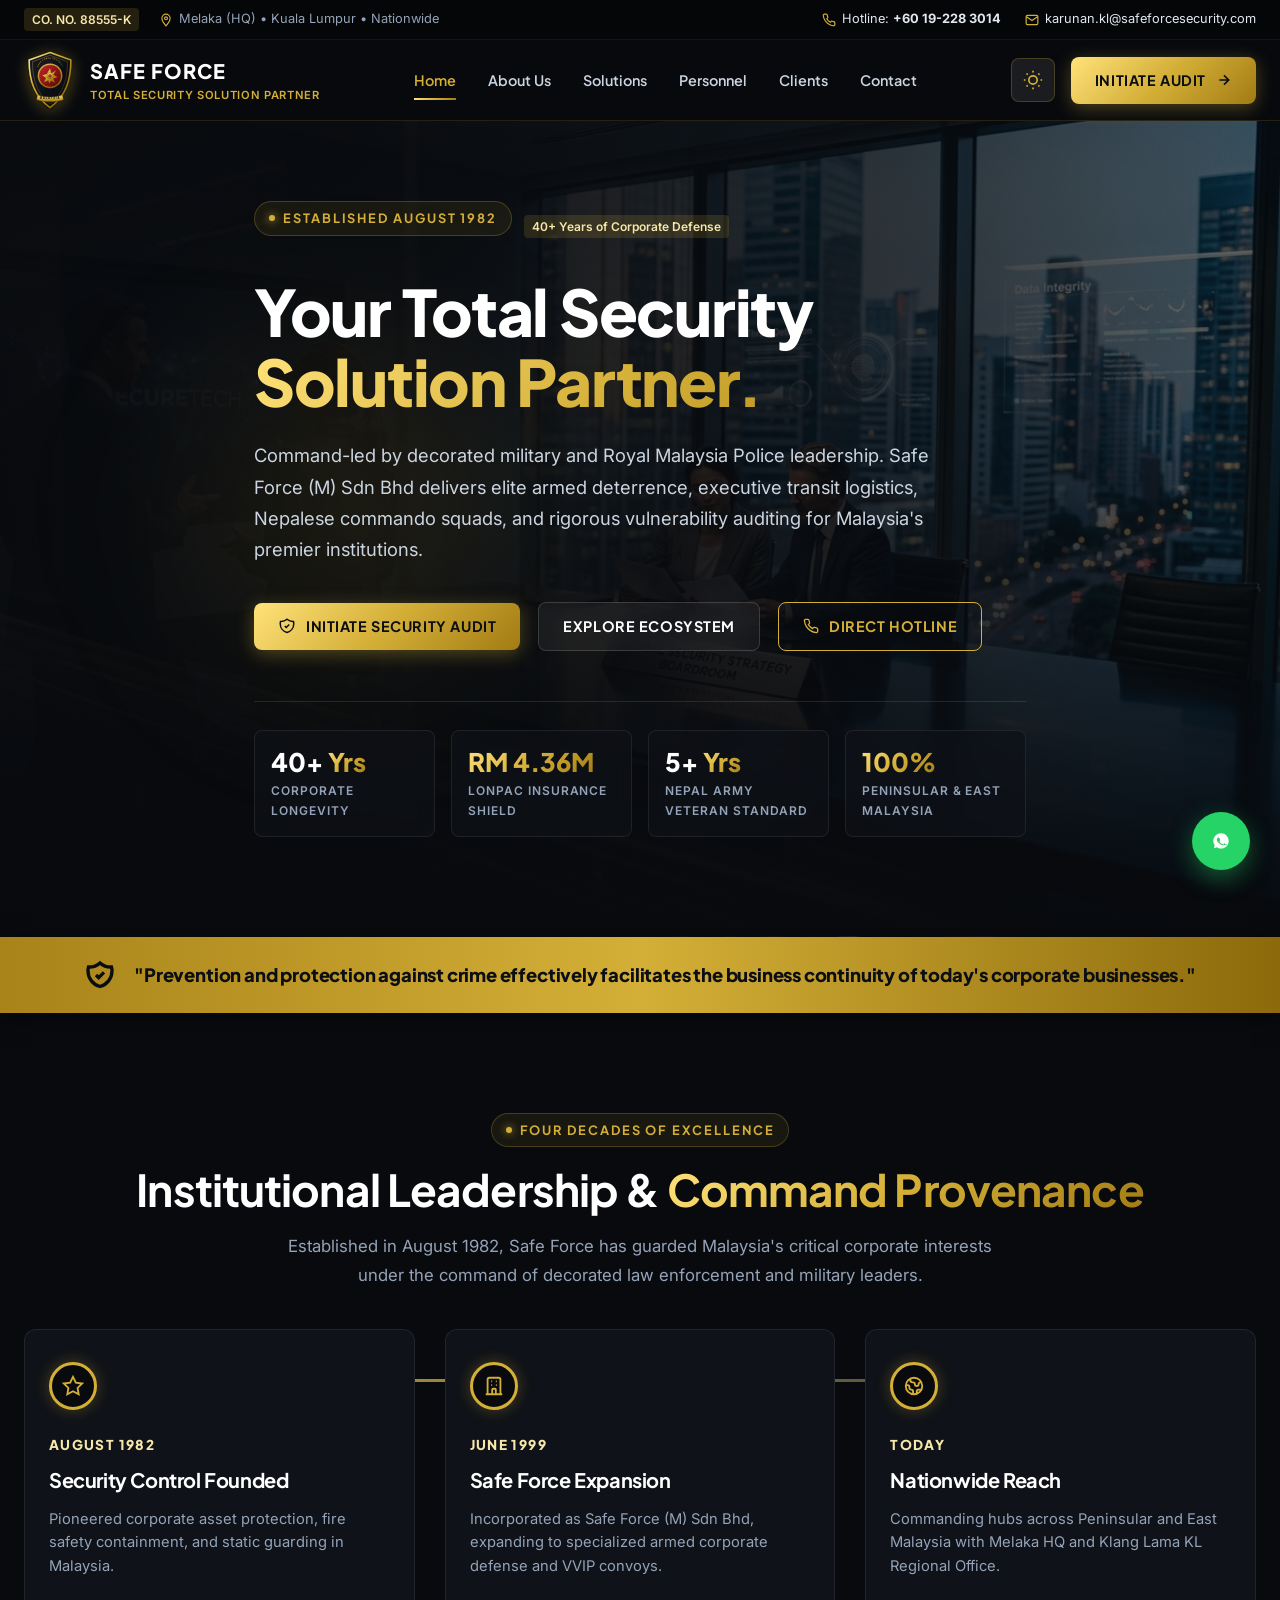
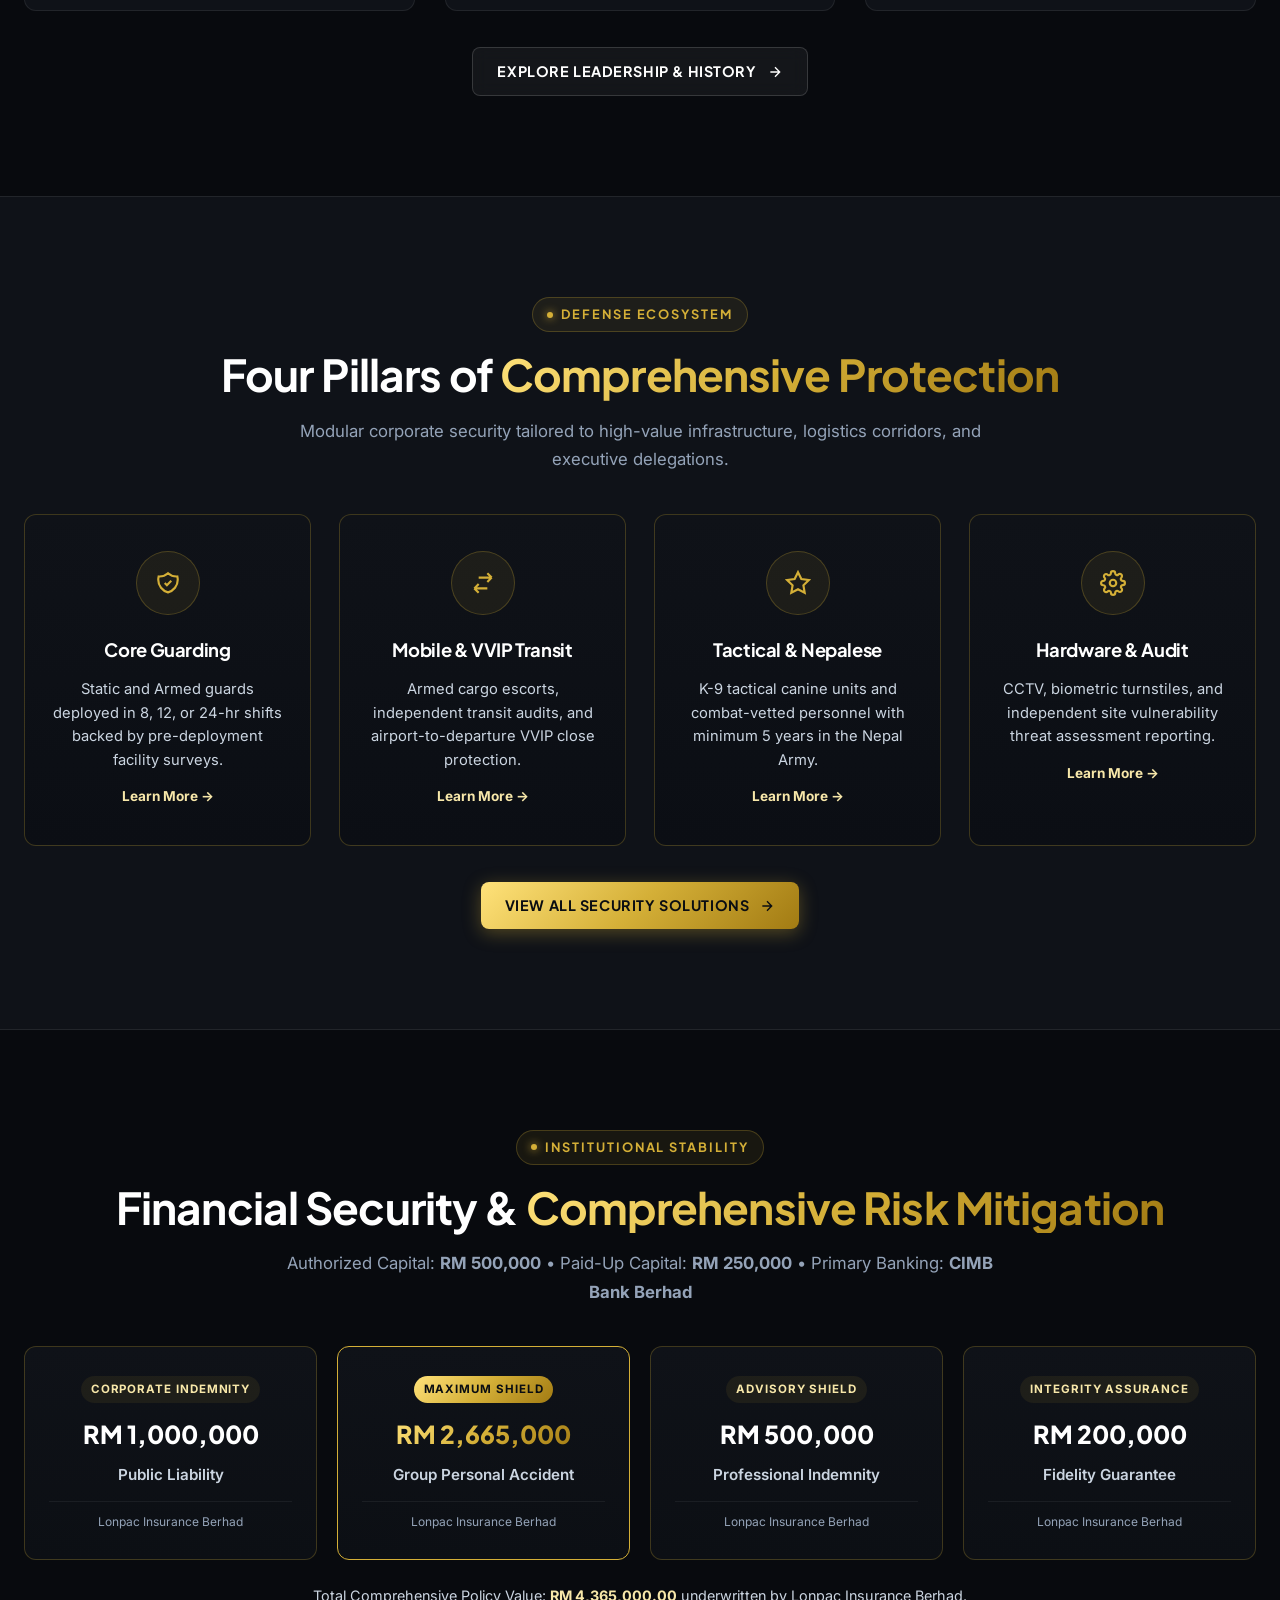
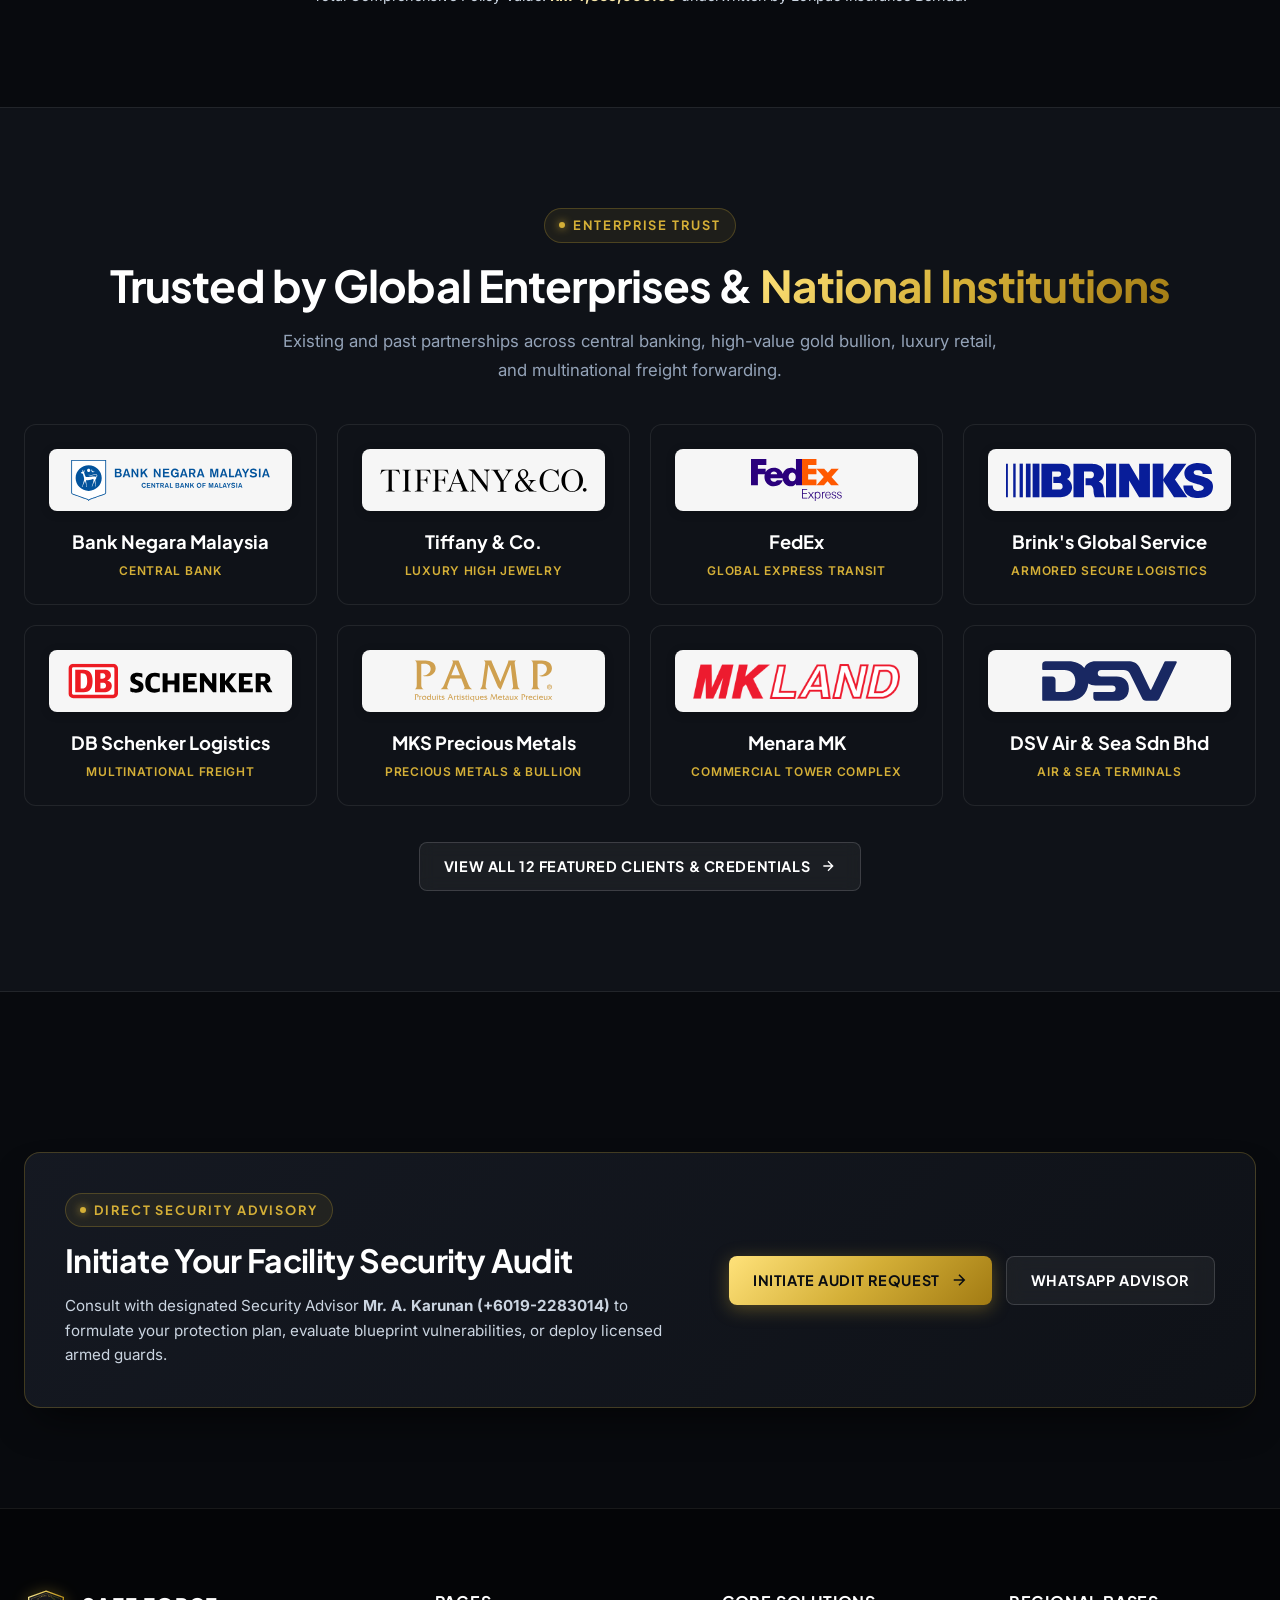
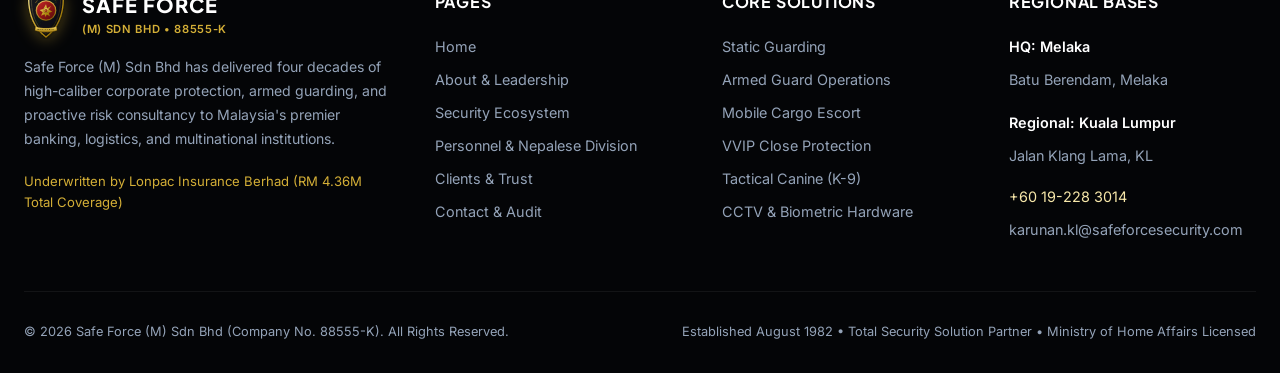
==== commit b4799daa: "Add official corporate logos for Bank Negara, Tiffany, FedEx, Brink's, DB Schenker, MKS, Menara MK, " ====
--- a/index.html
+++ b/index.html
@@ -324,34 +324,58 @@
 
       <div class="client-grid" style="margin-top: 40px;">
         <div class="client-card">
+          <div class="client-logo-box">
+            <img src="assets/images/logos/bnm.svg" alt="Bank Negara Malaysia Logo" class="client-logo">
+          </div>
           <div class="client-brand-name">Bank Negara Malaysia</div>
           <div class="client-category">Central Bank</div>
         </div>
         <div class="client-card">
+          <div class="client-logo-box">
+            <img src="assets/images/logos/tiffany.svg" alt="Tiffany & Co. Logo" class="client-logo">
+          </div>
           <div class="client-brand-name">Tiffany & Co.</div>
           <div class="client-category">Luxury High Jewelry</div>
         </div>
         <div class="client-card">
+          <div class="client-logo-box">
+            <img src="assets/images/logos/fedex.svg" alt="FedEx Logo" class="client-logo">
+          </div>
           <div class="client-brand-name">FedEx</div>
           <div class="client-category">Global Express Transit</div>
         </div>
         <div class="client-card">
+          <div class="client-logo-box">
+            <img src="assets/images/logos/brinks.svg" alt="Brink's Global Service Logo" class="client-logo">
+          </div>
           <div class="client-brand-name">Brink's Global Service</div>
           <div class="client-category">Armored Secure Logistics</div>
         </div>
         <div class="client-card">
+          <div class="client-logo-box">
+            <img src="assets/images/logos/dbschenker.svg" alt="DB Schenker Logistics Logo" class="client-logo">
+          </div>
           <div class="client-brand-name">DB Schenker Logistics</div>
           <div class="client-category">Multinational Freight</div>
         </div>
         <div class="client-card">
+          <div class="client-logo-box">
+            <img src="assets/images/logos/mks_pamp.svg" alt="MKS Precious Metals Logo" class="client-logo">
+          </div>
           <div class="client-brand-name">MKS Precious Metals</div>
           <div class="client-category">Precious Metals & Bullion</div>
         </div>
         <div class="client-card">
+          <div class="client-logo-box">
+            <img src="assets/images/logos/menara_mk.png" alt="Menara MK Logo" class="client-logo">
+          </div>
           <div class="client-brand-name">Menara MK</div>
           <div class="client-category">Commercial Tower Complex</div>
         </div>
         <div class="client-card">
+          <div class="client-logo-box">
+            <img src="assets/images/logos/dsv.svg" alt="DSV Air & Sea Logo" class="client-logo">
+          </div>
           <div class="client-brand-name">DSV Air & Sea Sdn Bhd</div>
           <div class="client-category">Air & Sea Terminals</div>
         </div>
--- a/styles.css
+++ b/styles.css
@@ -1389,6 +1389,38 @@
   color: var(--gold-primary);
   font-weight: 600;
   letter-spacing: 0.06em;
+}
+
+.client-logo-box {
+  width: 100%;
+  height: 62px;
+  display: flex;
+  align-items: center;
+  justify-content: center;
+  margin-bottom: 16px;
+  padding: 8px 18px;
+  background: rgba(255, 255, 255, 0.96);
+  border-radius: 8px;
+  box-shadow: 0 2px 10px rgba(0, 0, 0, 0.18);
+  transition: all var(--transition-smooth);
+}
+
+.client-logo {
+  max-width: 100%;
+  max-height: 42px;
+  width: auto;
+  height: auto;
+  object-fit: contain;
+  transition: transform var(--transition-smooth);
+}
+
+.client-card:hover .client-logo-box {
+  background: #FFFFFF;
+  box-shadow: 0 4px 16px rgba(212, 175, 55, 0.28);
+}
+
+.client-card:hover .client-logo {
+  transform: scale(1.06);
 }
 
 /* Interactive Security Audit Request & Cost Calculator (Slide 15) */
@@ -2226,6 +2258,24 @@
   box-shadow: 0 4px 15px rgba(0, 0, 0, 0.04);
 }
 
+[data-theme="light"] .client-card:hover {
+  background: #FFFFFF;
+  border-color: var(--gold-primary);
+  box-shadow: 0 10px 24px rgba(0, 0, 0, 0.08);
+}
+
+[data-theme="light"] .client-logo-box {
+  background: #F8FAFC;
+  border: 1px solid #E2E8F0;
+  box-shadow: none;
+}
+
+[data-theme="light"] .client-card:hover .client-logo-box {
+  background: #FFFFFF;
+  border-color: rgba(184, 134, 11, 0.35);
+  box-shadow: 0 4px 14px rgba(184, 134, 11, 0.15);
+}
+
 [data-theme="light"] .client-brand-name {
   color: #0F172A;
 }
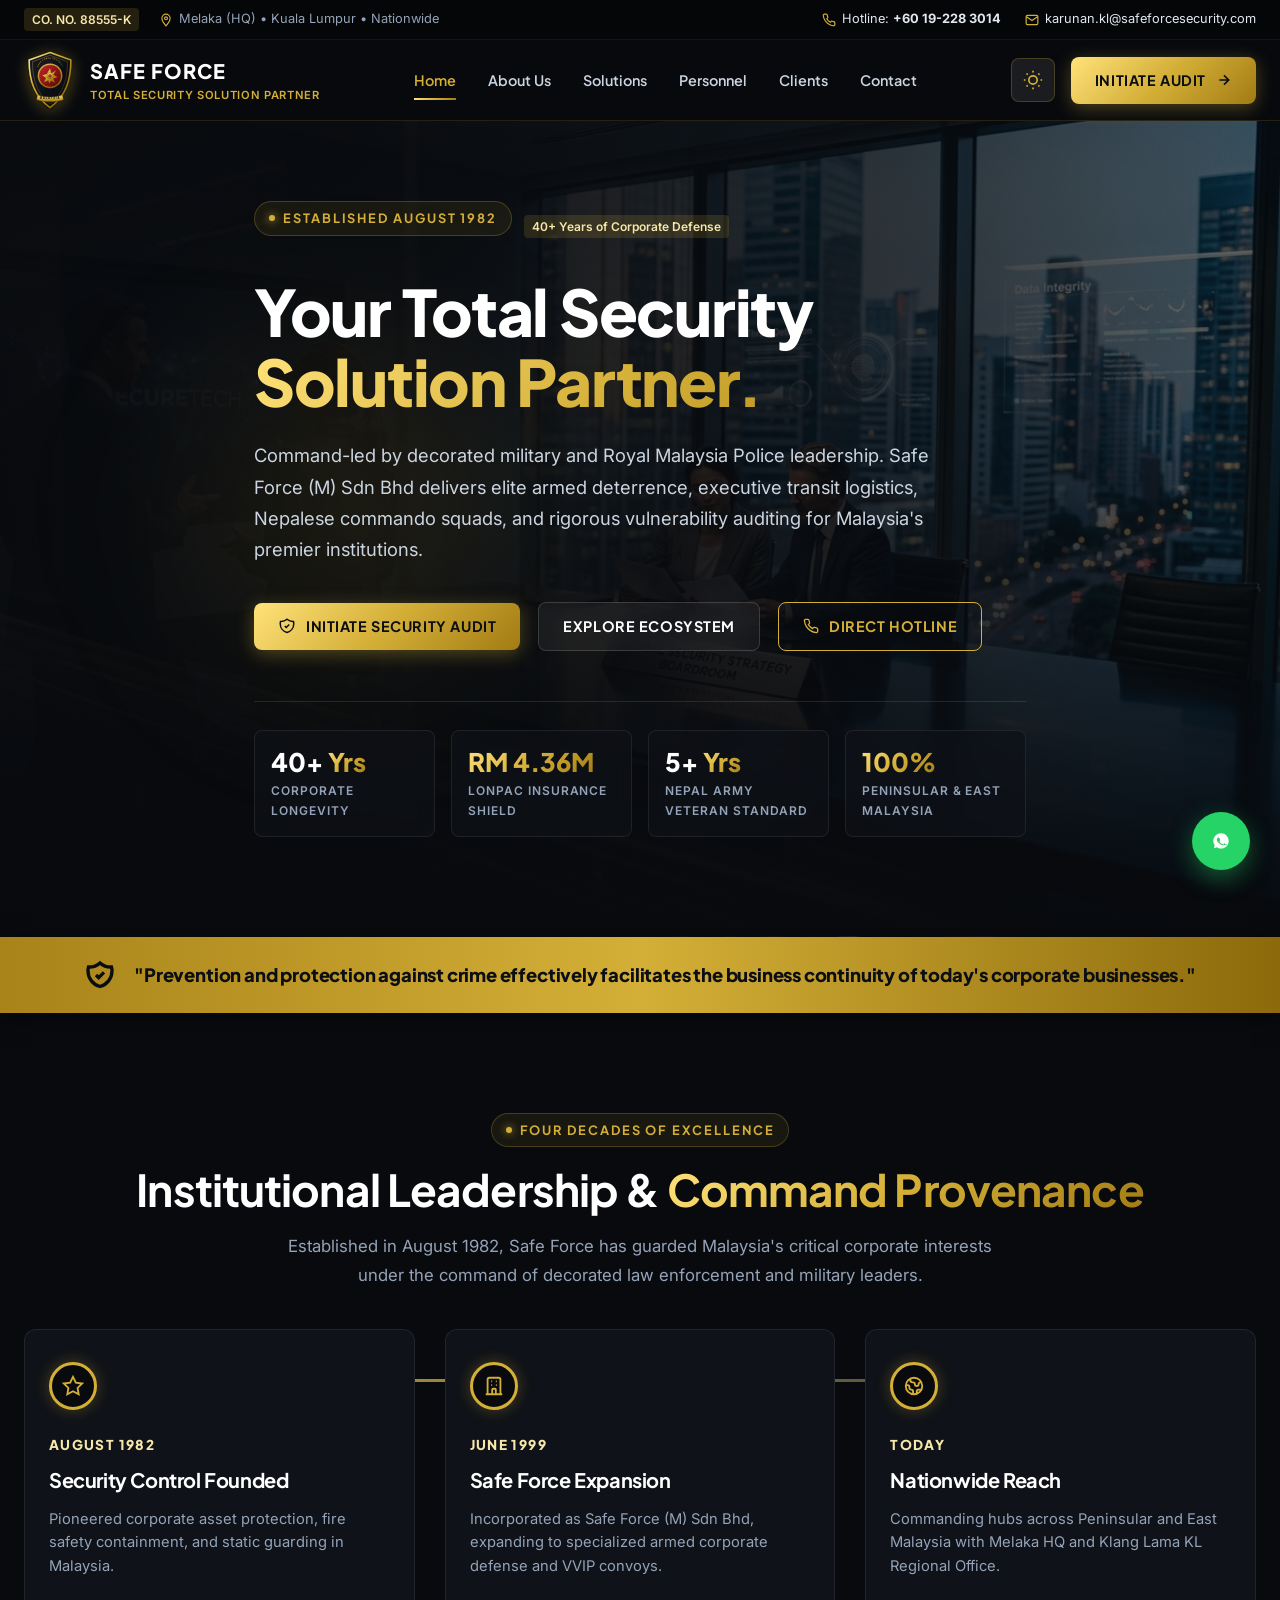
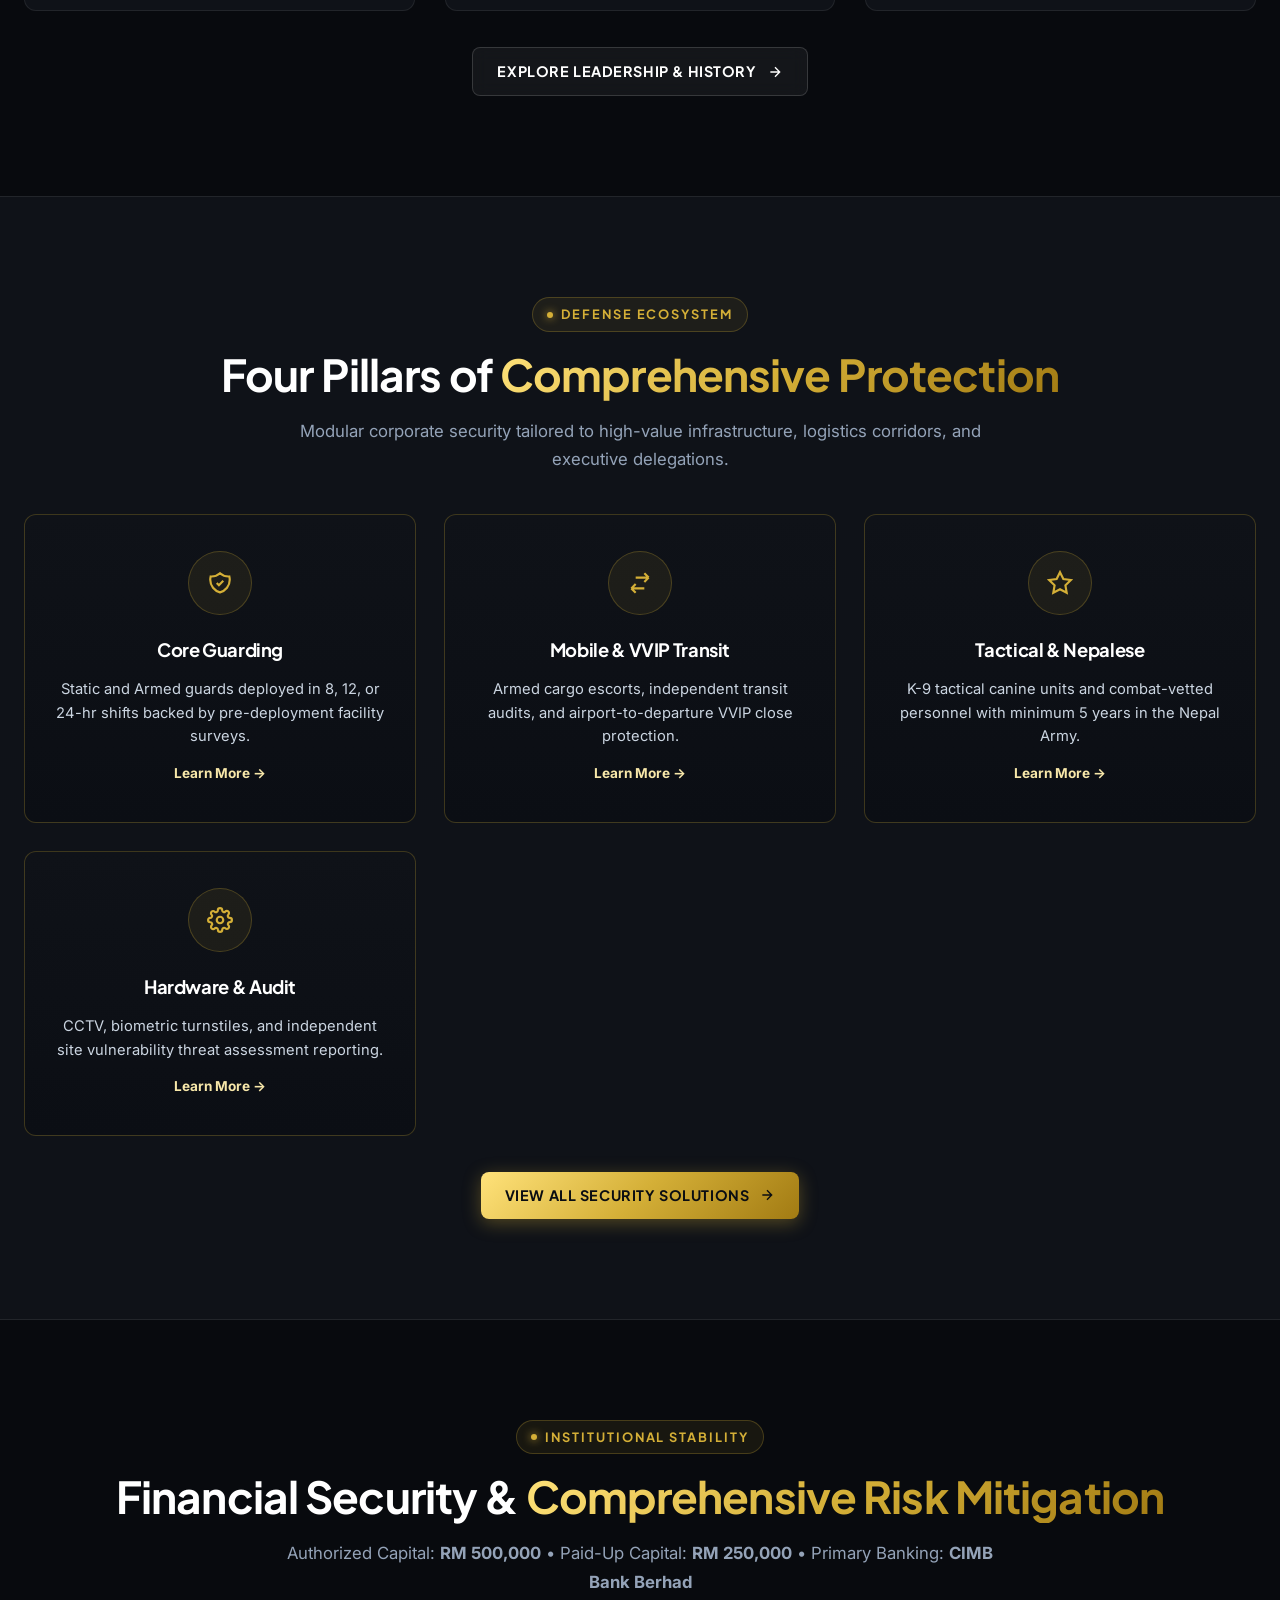
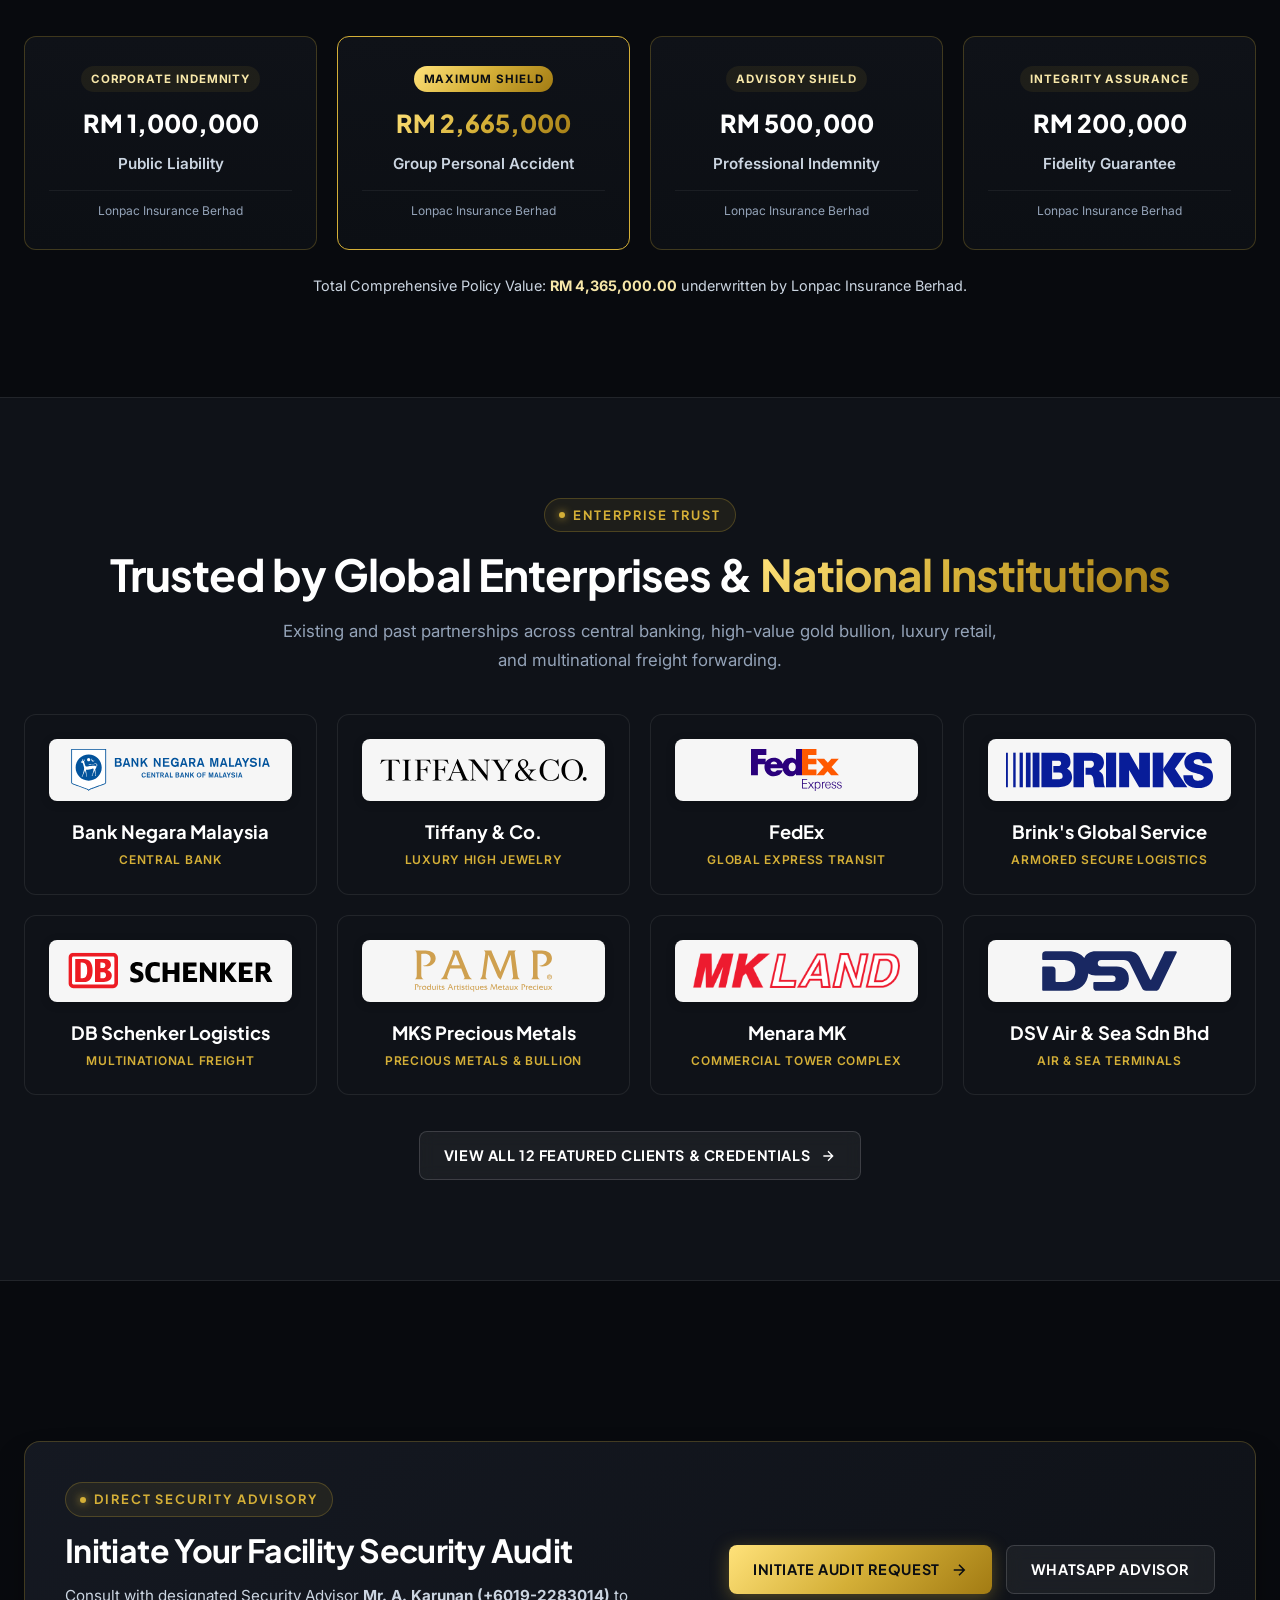
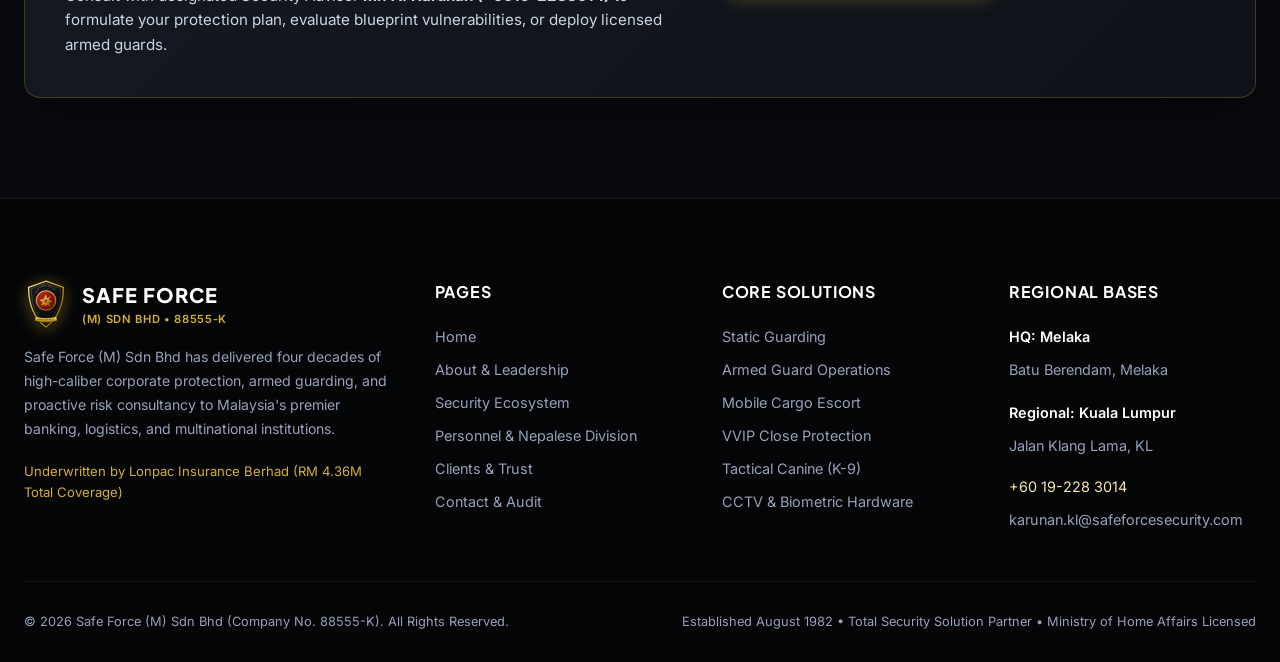
==== commit 8444595e: "Optimize website for mobile view: responsive navbar drawer, touch targets, horizontal tab scroll, re" ====
--- a/index.html
+++ b/index.html
@@ -59,6 +59,7 @@
         <a href="personnel.html" class="nav-link">Personnel</a>
         <a href="clients.html" class="nav-link">Clients</a>
         <a href="contact.html" class="nav-link">Contact</a>
+        <a href="contact.html" class="btn btn-primary mobile-menu-cta">Initiate Security Audit</a>
       </nav>
 
       <div class="nav-actions">
@@ -213,7 +214,7 @@
         </p>
       </div>
 
-      <div class="doctrine-grid" style="grid-template-columns: repeat(4, 1fr); margin-top: 40px;">
+      <div class="doctrine-grid pillars-grid-4" style="margin-top: 40px;">
         <!-- Card 1 -->
         <div class="doctrine-card">
           <div class="doctrine-icon">
--- a/styles.css
+++ b/styles.css
@@ -316,6 +316,10 @@
 
 .nav-link:hover::after, .nav-link.active::after {
   width: 100%;
+}
+
+.mobile-menu-cta {
+  display: none !important;
 }
 
 .nav-actions {
@@ -1423,6 +1427,27 @@
   transform: scale(1.06);
 }
 
+/* Trust Factors Section (Clients Page) */
+.trust-factors-box {
+  margin-top: 60px;
+  padding: 40px;
+  background: var(--obsidian-900);
+  border: 1px solid var(--card-border);
+  border-radius: 16px;
+}
+
+[data-theme="light"] .trust-factors-box {
+  background: #FFFFFF;
+  border-color: #E2E8F0;
+  box-shadow: 0 4px 15px rgba(0, 0, 0, 0.04);
+}
+
+.trust-factor-grid {
+  display: grid;
+  grid-template-columns: repeat(3, 1fr);
+  gap: 24px;
+}
+
 /* Interactive Security Audit Request & Cost Calculator (Slide 15) */
 .audit-cta-section {
   background: linear-gradient(180deg, var(--obsidian-900) 0%, #06080B 100%);
@@ -1708,8 +1733,18 @@
 
 /* Responsive Breakpoints */
 @media (max-width: 1024px) {
+  .container {
+    padding: 0 20px;
+  }
   .hero-metrics-grid {
     grid-template-columns: repeat(2, 1fr);
+    gap: 16px;
+  }
+  .pillars-grid, .doctrine-grid.pillars-grid-3, .doctrine-grid.pillars-grid-4 {
+    grid-template-columns: repeat(2, 1fr);
+  }
+  .module-grid {
+    grid-template-columns: repeat(2, 1fr);
   }
   .leadership-card {
     grid-template-columns: 1fr;
@@ -1729,50 +1764,459 @@
   .audit-cta-card {
     grid-template-columns: 1fr;
   }
+  .client-grid {
+    grid-template-columns: repeat(3, 1fr);
+  }
   .footer-top {
     grid-template-columns: repeat(2, 1fr);
+    gap: 30px;
   }
 }
 
 @media (max-width: 768px) {
+  html, body {
+    overflow-x: hidden;
+  }
+
+  .container {
+    padding: 0 16px;
+  }
+
+  /* Utility Top Bar: hidden on mobile to give room to brand & navigation */
   .top-bar {
     display: none;
   }
-  .nav-menu, .nav-actions {
+
+  /* Main Navigation Header */
+  .main-header {
+    position: sticky;
+    top: 0;
+    z-index: 9999;
+  }
+
+  .navbar {
+    padding: 10px 0;
+    position: relative;
+    display: flex;
+    justify-content: space-between;
+    align-items: center;
+  }
+
+  .brand-logo {
+    gap: 8px;
+  }
+
+  .logo-shield {
+    width: 34px;
+    height: 40px;
+  }
+
+  .brand-name {
+    font-size: 1.1rem;
+    letter-spacing: 0.05em;
+  }
+
+  .brand-sub {
+    font-size: 0.54rem;
+    letter-spacing: 0.08em;
+  }
+
+  /* Keep action cluster alive on mobile: Theme toggle + Hamburger button */
+  .nav-actions {
+    display: flex !important;
+    align-items: center;
+    gap: 8px;
+  }
+
+  /* Hide the long text CTA button in the navbar row on mobile (available inside dropdown) */
+  .nav-actions .btn {
     display: none;
   }
+
+  .theme-toggle-btn {
+    width: 38px;
+    height: 38px;
+    padding: 0;
+    display: flex !important;
+    align-items: center;
+    justify-content: center;
+  }
+
   .mobile-toggle {
-    display: block;
-  }
-  .timeline-grid {
-    grid-template-columns: 1fr;
-  }
+    display: flex !important;
+    align-items: center;
+    justify-content: center;
+    width: 40px;
+    height: 40px;
+    background: rgba(255, 255, 255, 0.05);
+    border: 1px solid var(--card-border);
+    border-radius: 8px;
+    color: #FFFFFF;
+    cursor: pointer;
+    padding: 0;
+    transition: all var(--transition-fast);
+  }
+
+  [data-theme="light"] .mobile-toggle {
+    color: #0F172A;
+    background: #F1F5F9;
+    border-color: #CBD5E1;
+  }
+
+  .mobile-toggle:hover {
+    border-color: var(--gold-primary);
+    color: var(--gold-light);
+  }
+
+  /* Mobile Dropdown Menu */
+  .nav-menu {
+    display: none;
+    position: absolute;
+    top: 100%;
+    left: 0;
+    right: 0;
+    width: 100%;
+    background: rgba(11, 13, 17, 0.98);
+    backdrop-filter: blur(16px);
+    -webkit-backdrop-filter: blur(16px);
+    border-top: 1px solid var(--card-border);
+    border-bottom: 2px solid var(--gold-primary);
+    padding: 16px 16px 24px;
+    flex-direction: column;
+    gap: 8px;
+    box-shadow: 0 20px 30px rgba(0, 0, 0, 0.6);
+    z-index: 9999;
+  }
+
+  [data-theme="light"] .nav-menu {
+    background: rgba(255, 255, 255, 0.98);
+    border-top: 1px solid #E2E8F0;
+    border-bottom: 2px solid var(--gold-primary);
+    box-shadow: 0 20px 30px rgba(0, 0, 0, 0.1);
+  }
+
+  .nav-menu.mobile-open {
+    display: flex !important;
+    animation: mobileSlideDown 0.22s ease-out forwards;
+  }
+
+  @keyframes mobileSlideDown {
+    from {
+      opacity: 0;
+      transform: translateY(-8px);
+    }
+    to {
+      opacity: 1;
+      transform: translateY(0);
+    }
+  }
+
+  .nav-menu .nav-link {
+    display: flex;
+    align-items: center;
+    padding: 12px 16px;
+    font-size: 0.98rem;
+    font-weight: 600;
+    border-radius: 8px;
+    background: rgba(255, 255, 255, 0.02);
+    border: 1px solid rgba(255, 255, 255, 0.05);
+    color: var(--slate-200);
+    min-height: 48px;
+  }
+
+  [data-theme="light"] .nav-menu .nav-link {
+    background: #F8FAFC;
+    border: 1px solid #E2E8F0;
+    color: #1E293B;
+  }
+
+  .nav-menu .nav-link.active,
+  .nav-menu .nav-link:hover {
+    background: rgba(212, 175, 55, 0.12);
+    border-color: var(--gold-primary);
+    color: var(--gold-light);
+  }
+
+  [data-theme="light"] .nav-menu .nav-link.active,
+  [data-theme="light"] .nav-menu .nav-link:hover {
+    background: #FEF9E7;
+    border-color: var(--gold-primary);
+    color: var(--gold-primary);
+  }
+
+  .mobile-menu-cta {
+    display: flex !important;
+    width: 100%;
+    margin-top: 10px;
+    justify-content: center;
+    padding: 14px;
+    font-size: 0.95rem;
+  }
+
+  /* Section Spacing on Mobile */
+  .section {
+    padding: 50px 0;
+  }
+
+  .page-header {
+    padding: 50px 0 35px;
+  }
+
+  .page-header-title {
+    font-size: 2rem;
+  }
+
+  .section-title {
+    font-size: clamp(1.6rem, 5vw, 2.2rem);
+  }
+
+  .section-desc {
+    font-size: 0.92rem;
+    margin-bottom: 24px;
+  }
+
+  /* Hero Section */
+  .hero-section {
+    min-height: auto;
+    padding: 50px 0 60px;
+  }
+
+  .hero-title {
+    font-size: clamp(2rem, 7vw, 2.8rem);
+    margin-bottom: 16px;
+  }
+
+  .hero-description {
+    font-size: 0.98rem;
+    line-height: 1.6;
+    margin-bottom: 24px;
+  }
+
+  .hero-cta-group {
+    gap: 12px;
+    margin-bottom: 36px;
+  }
+
+  /* Hero Metrics Grid */
+  .hero-metrics-grid {
+    grid-template-columns: repeat(2, 1fr);
+    gap: 12px;
+  }
+
+  .metric-card {
+    padding: 16px 12px;
+  }
+
+  .metric-number {
+    font-size: 1.8rem;
+  }
+
+  .metric-label {
+    font-size: 0.72rem;
+  }
+
+  /* Single Column Layouts on Mobile */
+  .pillars-grid,
+  .doctrine-grid,
+  .pillars-grid-3,
+  .pillars-grid-4,
+  .threat-grid,
+  .recruitment-pyramid,
+  .module-grid,
+  .audit-flow-grid,
+  .capital-stats-bar,
+  .locations-section-grid,
+  .locations-grid,
+  .contact-grid,
+  .form-group-row,
+  .timeline-grid,
+  .insurance-grid,
+  .hardware-grid,
+  .audit-cta-card,
+  .trust-factor-grid {
+    grid-template-columns: 1fr !important;
+  }
+
   .timeline-track::before {
     display: none;
   }
-  .doctrine-grid {
-    grid-template-columns: 1fr;
-  }
-  .recruitment-pyramid {
-    grid-template-columns: 1fr;
-  }
-  .audit-flow-grid {
-    grid-template-columns: 1fr;
-  }
+
+  .timeline-point {
+    margin-bottom: 20px;
+  }
+
+  .leadership-visual,
+  .leadership-bio {
+    padding: 24px 18px;
+  }
+
+  .nepal-banner {
+    padding: 24px 18px;
+    margin-top: 24px;
+  }
+
+  .nepal-quote-box {
+    padding: 20px 16px;
+  }
+
   .capital-stats-bar {
-    grid-template-columns: 1fr;
-  }
+    padding: 20px 16px;
+    gap: 16px;
+  }
+
+  .career-steps {
+    gap: 12px;
+  }
+
+  .career-step {
+    padding: 12px 14px;
+    gap: 12px;
+  }
+
+  /* Clients Grid & Filter */
+  .client-filter-bar {
+    display: flex;
+    overflow-x: auto;
+    justify-content: flex-start;
+    padding: 4px 16px 12px;
+    margin: 16px -16px 24px;
+    gap: 8px;
+    -webkit-overflow-scrolling: touch;
+    scrollbar-width: none;
+  }
+
+  .client-filter-bar::-webkit-scrollbar {
+    display: none;
+  }
+
+  .filter-btn {
+    white-space: nowrap;
+    flex-shrink: 0;
+    padding: 8px 14px;
+    font-size: 0.78rem;
+  }
+
   .client-grid {
     grid-template-columns: repeat(2, 1fr);
-  }
-  .locations-section-grid {
-    grid-template-columns: 1fr;
-  }
-  .form-group-row {
-    grid-template-columns: 1fr;
-  }
+    gap: 12px;
+  }
+
+  .client-card {
+    padding: 16px 10px;
+    min-height: auto;
+  }
+
+  .client-logo-box {
+    height: 52px;
+    padding: 6px 10px;
+    margin-bottom: 10px;
+  }
+
+  .client-logo {
+    max-height: 34px;
+  }
+
+  .client-brand-name {
+    font-size: 0.92rem;
+  }
+
+  .client-category {
+    font-size: 0.65rem;
+  }
+
+  /* Solutions Tabs Horizontal Scroll */
+  .ecosystem-tabs {
+    display: flex;
+    overflow-x: auto;
+    justify-content: flex-start;
+    padding: 4px 16px 12px;
+    margin: 16px -16px 24px;
+    gap: 8px;
+    -webkit-overflow-scrolling: touch;
+    scrollbar-width: none;
+  }
+
+  .ecosystem-tabs::-webkit-scrollbar {
+    display: none;
+  }
+
+  .tab-btn {
+    white-space: nowrap;
+    flex-shrink: 0;
+    padding: 10px 16px;
+    font-size: 0.82rem;
+  }
+
+  /* CTA Strip */
+  .cta-banner-strip {
+    flex-direction: column;
+    align-items: flex-start;
+    gap: 20px;
+    padding: 24px 18px;
+  }
+
+  .cta-banner-strip > div:last-child {
+    width: 100%;
+    display: flex;
+    flex-direction: column;
+    gap: 10px;
+  }
+
+  .cta-banner-strip .btn {
+    width: 100%;
+    justify-content: center;
+  }
+
+  /* Forms & Inputs */
+  .audit-cta-card {
+    padding: 24px 16px;
+  }
+
+  .form-control, input, select, textarea {
+    font-size: 16px; /* Prevents iOS Safari auto-zoom on focus */
+  }
+
+  /* Footer */
   .footer-top {
     grid-template-columns: 1fr;
+    gap: 32px;
+  }
+
+  .footer-bottom {
+    flex-direction: column;
+    text-align: center;
+    gap: 12px;
+  }
+}
+
+@media (max-width: 480px) {
+  .hero-cta-group {
+    flex-direction: column;
+    width: 100%;
+  }
+
+  .hero-cta-group .btn {
+    width: 100%;
+    justify-content: center;
+  }
+
+  .hero-metrics-grid {
+    grid-template-columns: 1fr;
+    gap: 10px;
+  }
+
+  .client-grid {
+    grid-template-columns: 1fr;
+    gap: 12px;
+  }
+
+  .brand-text {
+    max-width: 180px;
+  }
+
+  .brand-sub {
+    white-space: normal;
+    line-height: 1.1;
   }
 }
 
